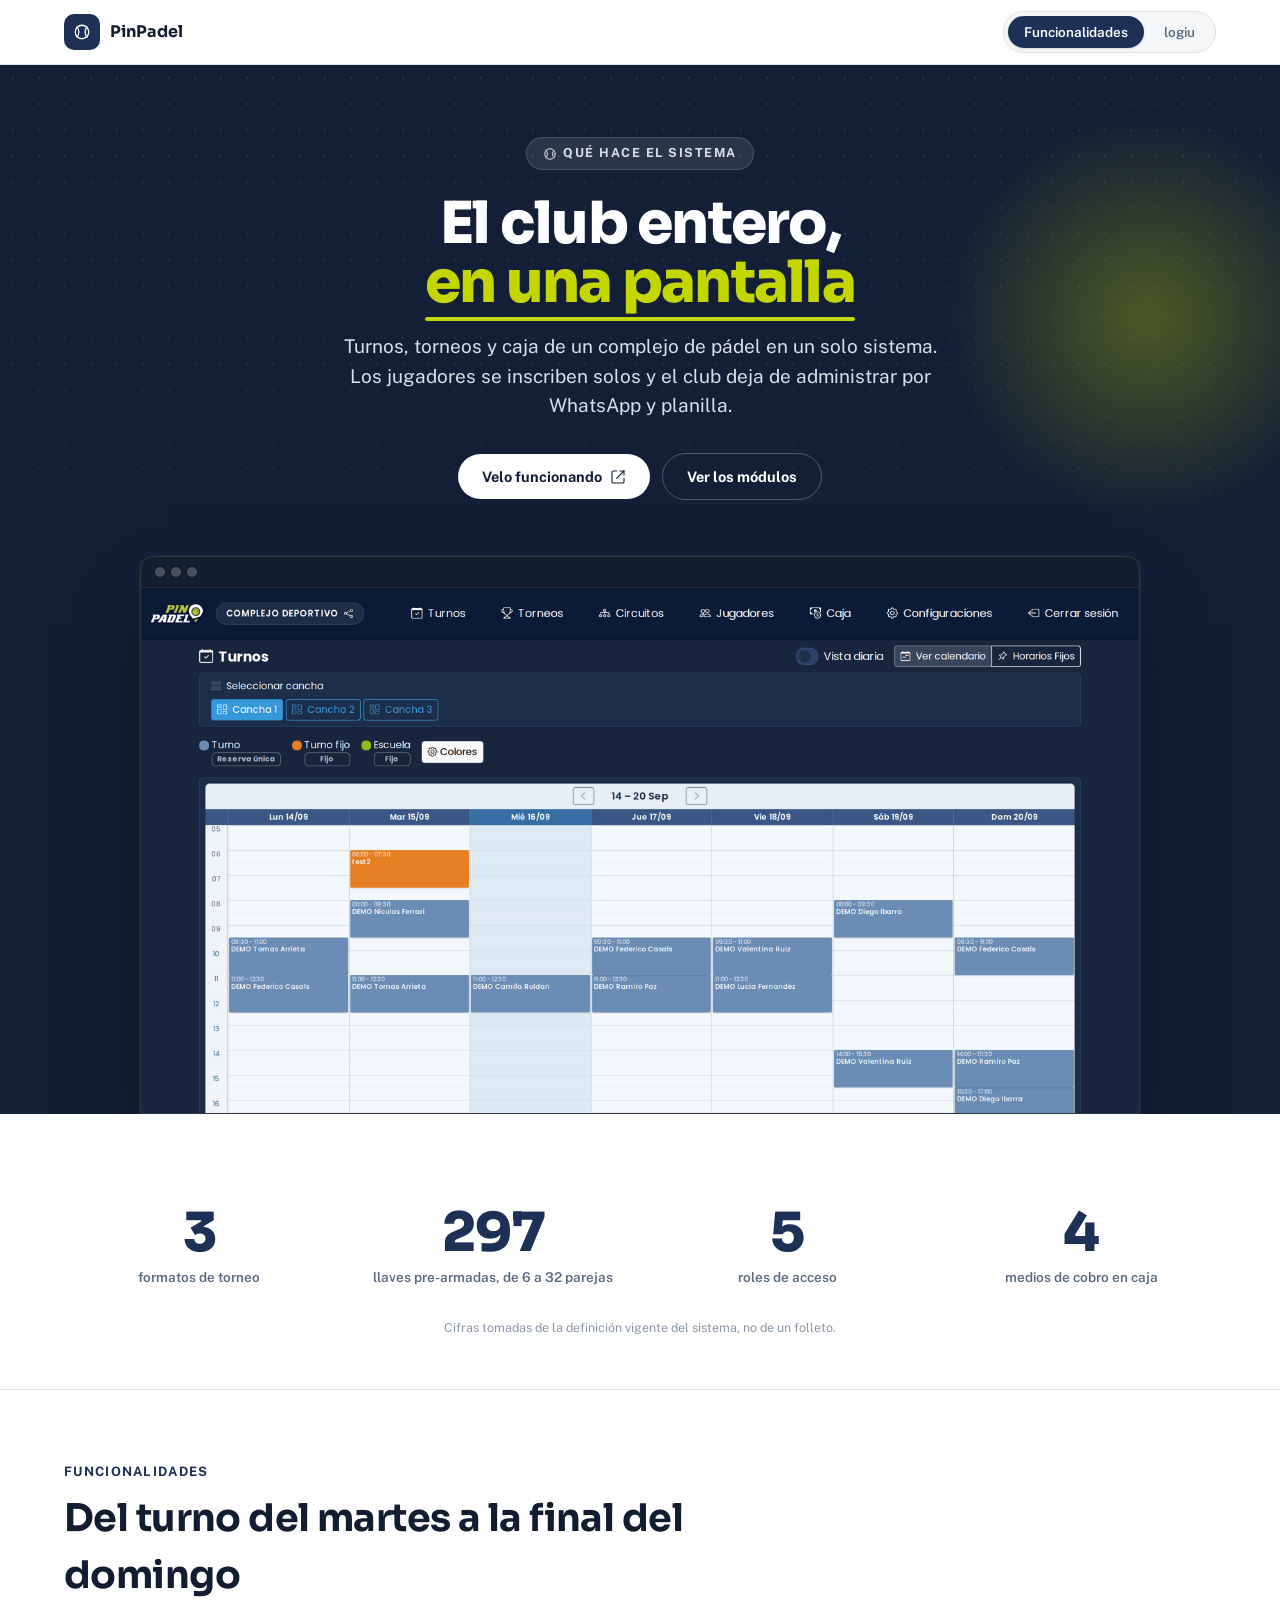
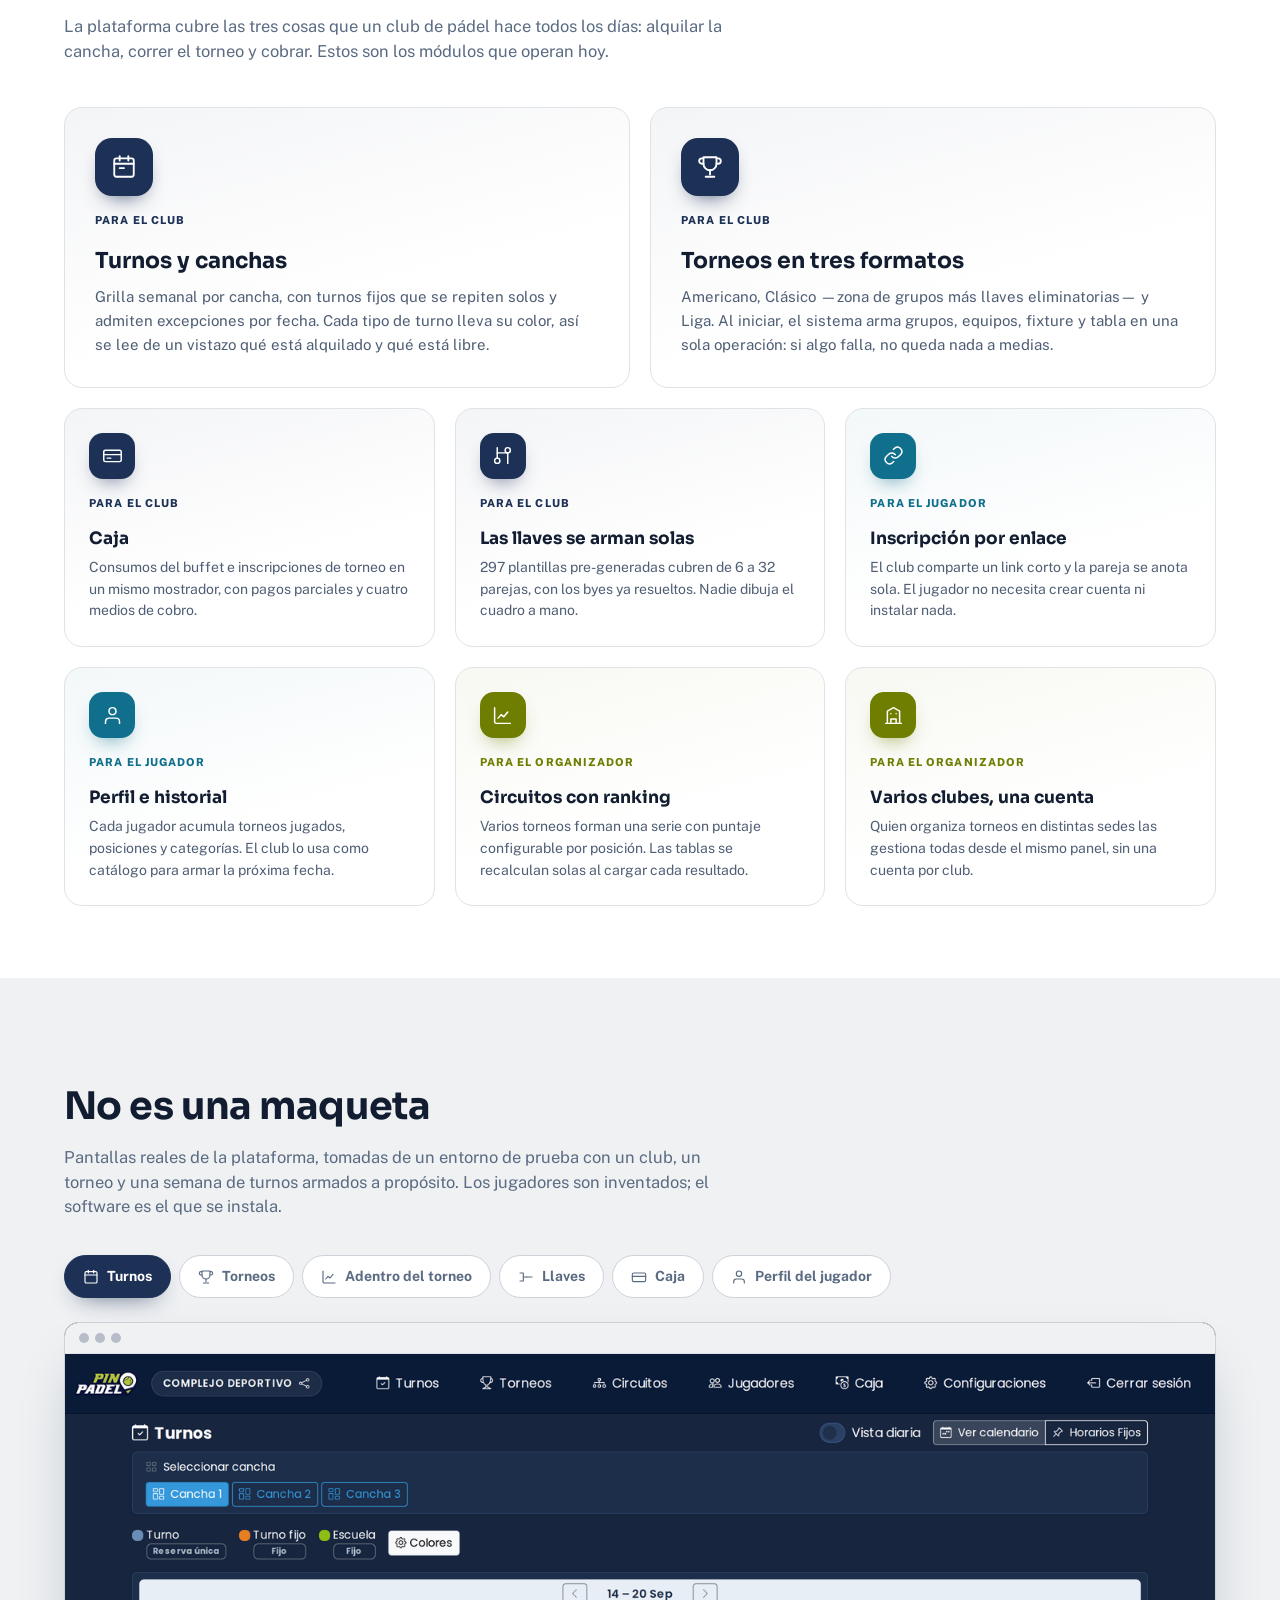
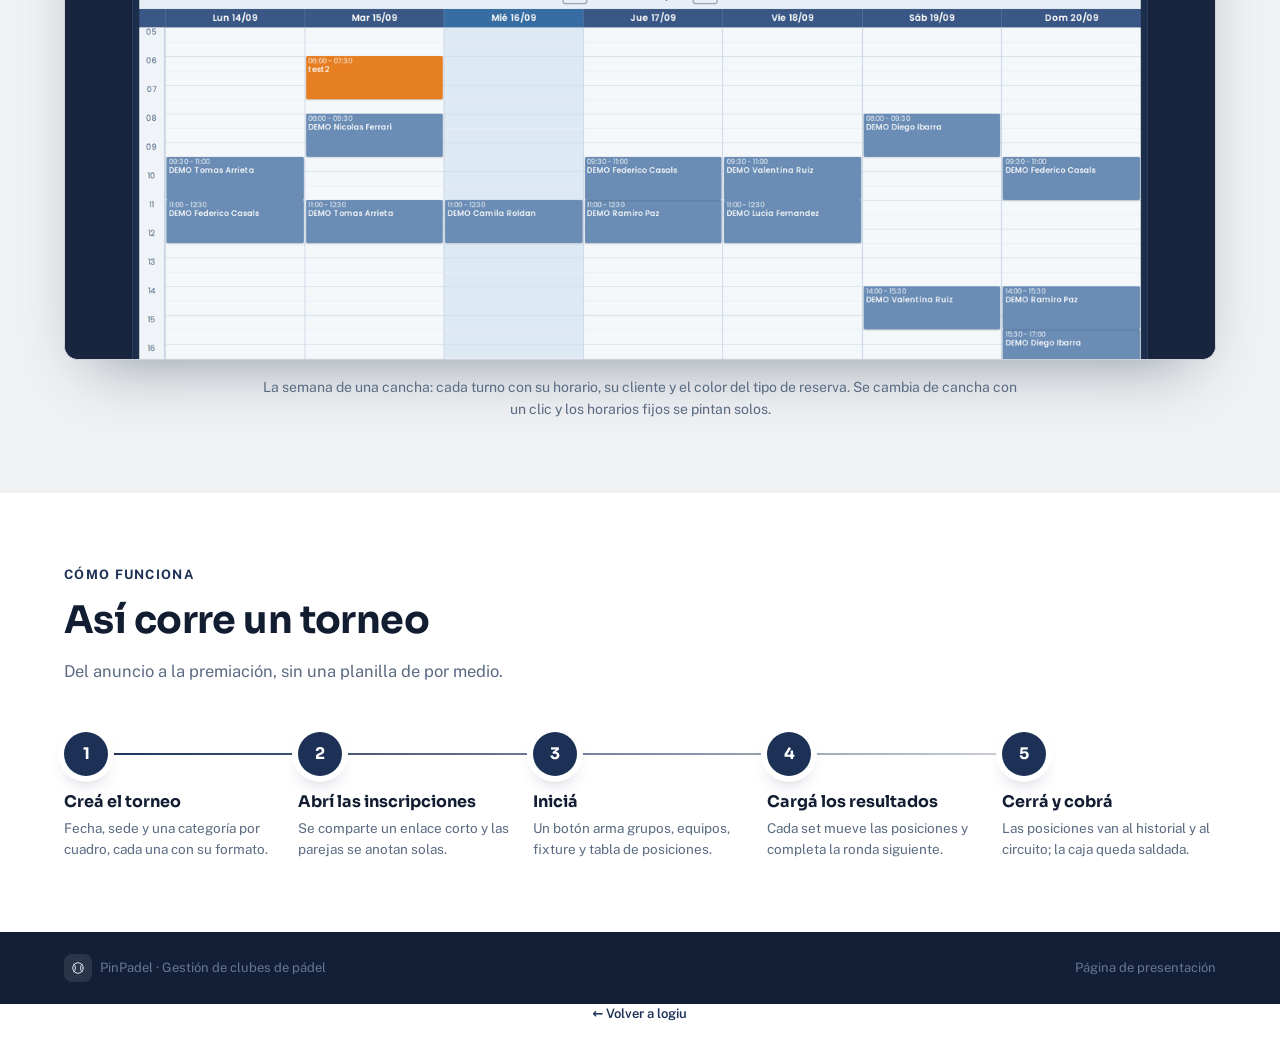
==== pinpadel/index.html @ 1728941d "Add Tierras module with data sanitization and fictional data generation - Introduced `paleta.css` fo" ====
<!DOCTYPE html>
<html lang="es" class="h-full">
<head>
<meta charset="utf-8">
<title>PinPadel · logiu</title>
<meta name="viewport" content="width=device-width,initial-scale=1">
<meta name="description" content="Plataforma de gestión para clubes de pádel: turnos y canchas, torneos en tres formatos con llaves automáticas, caja e inscripciones por enlace.">
<meta property="og:title" content="PinPadel · logiu">
<meta property="og:description" content="Plataforma de gestión para clubes de pádel: turnos y canchas, torneos en tres formatos con llaves automáticas, caja e inscripciones por enlace.">
<meta property="og:type" content="website">
<meta property="og:url" content="https://logiu.com.ar/pinpadel">
<link rel="icon" href="icono.svg" type="image/svg+xml">
<link rel="preconnect" href="https://fonts.googleapis.com">
<link rel="preconnect" href="https://fonts.gstatic.com" crossorigin>
<link href="https://fonts.googleapis.com/css2?family=Sora:wght@500;600;700;800&display=swap" rel="stylesheet">
<link href="https://fonts.googleapis.com/css2?family=Public+Sans:wght@400;500;600;700&display=swap" rel="stylesheet">
<link rel="stylesheet" href="estilos.css">
<link rel="stylesheet" href="paleta.css">
</head>
<body class="landing h-full palette-pinpadel">
<div class="w-full overflow-x-hidden">

  <header class="sticky top-0 z-50 border-b border-[var(--l-200)] bg-white/90 backdrop-blur-md backdrop-saturate-150 print:hidden">
    <div class="mx-auto flex max-w-[1200px] flex-wrap items-center justify-between gap-3 px-4 py-[11px] sm:px-6">
      <span class="flex items-center gap-2.5">
        <span class="flex h-9 w-9 items-center justify-center rounded-[10px] bg-marca text-white"><svg width="18" height="18" viewBox="0 0 24 24" fill="none" stroke="currentColor" stroke-width="1.7" stroke-linecap="round" stroke-linejoin="round" aria-hidden="true" focusable="false"><circle cx="12" cy="12" r="9" /><path d="M5.2 5.2a10 10 0 0 1 0 13.6" /><path d="M18.8 5.2a10 10 0 0 0 0 13.6" /></svg></span>
        <span class="font-display text-[16px] font-bold text-ink">PinPadel</span>
      </span>

      <nav class="flex items-center gap-1 rounded-full border border-[var(--l-200)] bg-[var(--l-50)] p-1"
           aria-label="Secciones de la presentación">
          <a class="rounded-full px-4 py-1.5 text-[13.5px] font-semibold transition-colors bg-marca text-white shadow-sm" aria-current="page" href="./">Funcionalidades</a>
          <a class="rounded-full px-4 py-1.5 text-[13.5px] font-semibold transition-colors text-[#5a6b82] hover:text-marca" href="/">logiu</a>
      </nav>
    </div>
  </header>

  <section class="hero-oscuro relative overflow-hidden bg-[var(--l-dark)]">
    <div class="hero-malla pointer-events-none absolute inset-0"></div>
    <div class="hero-blob pointer-events-none absolute -right-[6%] top-[4%] h-[420px] w-[420px] rounded-full"></div>

    <div class="relative mx-auto max-w-[1200px] px-6 pb-0 pt-[72px]">
      <div class="mx-auto max-w-[760px] text-center" data-controller="reveal" data-reveal-stagger-value="90">
        <span data-reveal-item class="inline-flex items-center gap-1.5 rounded-full border border-white/15 bg-white/10 px-4 py-1.5 text-[12.5px] font-bold uppercase tracking-[0.12em] text-[var(--l-ondark)]">
          <svg width="14" height="14" viewBox="0 0 24 24" fill="none" stroke="currentColor" stroke-width="1.7" stroke-linecap="round" stroke-linejoin="round" aria-hidden="true" focusable="false"><circle cx="12" cy="12" r="9" /><path d="M5.2 5.2a10 10 0 0 1 0 13.6" /><path d="M18.8 5.2a10 10 0 0 0 0 13.6" /></svg> Qué hace el sistema
        </span>
        <h1 data-reveal-item class="mt-6 font-display text-[42px] font-extrabold leading-[1.02] tracking-[-0.03em] text-white sm:text-[58px]">
          El club entero,
          <span class="hero-destacado">en una pantalla</span>
        </h1>
        <p data-reveal-item class="mx-auto mt-5 max-w-[600px] text-[17px] leading-[1.55] text-[var(--l-ondark)] sm:text-[19px]">Turnos, torneos y caja de un complejo de pádel en un solo sistema. Los jugadores se inscriben solos y el club deja de administrar por WhatsApp y planilla.</p>
        <div data-reveal-item class="mt-8 flex flex-wrap items-center justify-center gap-3">
          <a class="btn-brillo inline-flex items-center gap-2 rounded-full bg-white px-6 py-3 text-[14.5px] font-bold text-[var(--l-dark)]" href="https://pinpadel.com" target="_blank" rel="noopener">
            Velo funcionando <svg width="16" height="16" viewBox="0 0 24 24" fill="none" stroke="currentColor" stroke-width="1.7" stroke-linecap="round" stroke-linejoin="round" aria-hidden="true" focusable="false"><path d="M15 3h6v6" /><path d="M10 14 21 3" /><path d="M21 14v5a2 2 0 0 1-2 2H5a2 2 0 0 1-2-2V5a2 2 0 0 1 2-2h5" /></svg>
</a>          <a href="#modulos" class="inline-flex items-center gap-2 rounded-full border border-white/25 px-6 py-3 text-[14.5px] font-bold text-white transition hover:bg-white/10">
            Ver los módulos
          </a>
        </div>
      </div>

      <div class="relative mx-auto mt-14 max-w-[1000px]" data-controller="reveal" data-hero-mockup>
        <div data-reveal-item class="mockup-marco">
          <span class="mockup-barra">
            <span class="mockup-punto"></span><span class="mockup-punto"></span><span class="mockup-punto"></span>
          </span>
          <img alt="Captura de la plataforma: grilla semanal de turnos por cancha" class="block w-full" loading="eager" decoding="async" src="capturas/turnos.png" />
        </div>
      </div>
    </div>
  </section>

  <section class="border-b border-[var(--l-200)] bg-white pt-[92px]">
    <div class="mx-auto max-w-[1200px] px-6 pb-[52px]">
      <div class="grid grid-cols-2 gap-6 lg:grid-cols-4" data-controller="reveal" data-reveal-stagger-value="80">
          <div data-reveal-item class="text-center">
            <p class="font-display text-[44px] font-extrabold leading-none tracking-[-0.02em] text-marca sm:text-[54px]"
               data-controller="contador" data-contador-objetivo-value="3">3</p>
            <p class="mt-2 text-[13.5px] font-semibold leading-snug text-[#5a6b82]">formatos de torneo</p>
          </div>
          <div data-reveal-item class="text-center">
            <p class="font-display text-[44px] font-extrabold leading-none tracking-[-0.02em] text-marca sm:text-[54px]"
               data-controller="contador" data-contador-objetivo-value="297">297</p>
            <p class="mt-2 text-[13.5px] font-semibold leading-snug text-[#5a6b82]">llaves pre-armadas, de 6 a 32 parejas</p>
          </div>
          <div data-reveal-item class="text-center">
            <p class="font-display text-[44px] font-extrabold leading-none tracking-[-0.02em] text-marca sm:text-[54px]"
               data-controller="contador" data-contador-objetivo-value="5">5</p>
            <p class="mt-2 text-[13.5px] font-semibold leading-snug text-[#5a6b82]">roles de acceso</p>
          </div>
          <div data-reveal-item class="text-center">
            <p class="font-display text-[44px] font-extrabold leading-none tracking-[-0.02em] text-marca sm:text-[54px]"
               data-controller="contador" data-contador-objetivo-value="4">4</p>
            <p class="mt-2 text-[13.5px] font-semibold leading-snug text-[#5a6b82]">medios de cobro en caja</p>
          </div>
      </div>
      <p class="mt-8 text-center text-[12.5px] text-[#8b97a8]">Cifras tomadas de la definición vigente del sistema, no de un folleto.</p>
    </div>
  </section>

  <section id="modulos" class="bg-white">
    <div class="mx-auto max-w-[1200px] px-6 py-[72px]">
      <div class="max-w-[680px]" data-controller="reveal">
        <span data-reveal-item class="block text-[13px] font-bold uppercase tracking-[0.1em] text-marca">Funcionalidades</span>
        <h2 data-reveal-item class="mt-2 font-display text-[32px] font-bold tracking-[-0.015em] text-ink sm:text-[38px]">Del turno del martes a la final del domingo</h2>
        <p data-reveal-item class="mt-[10px] text-[16.5px] text-[#5a6b82]">La plataforma cubre las tres cosas que un club de pádel hace todos los días: alquilar la cancha, correr el torneo y cobrar. Estos son los módulos que operan hoy.</p>
      </div>

      <div class="mt-11 grid grid-cols-1 gap-5 md:grid-cols-2" data-controller="reveal" data-reveal-stagger-value="110">
          <article data-reveal-item class="feature-card feature-card-xl familia-ciudadania">
            <span class="feature-icon feature-icon-xl"><svg width="26" height="26" viewBox="0 0 24 24" fill="none" stroke="currentColor" stroke-width="1.7" stroke-linecap="round" stroke-linejoin="round" aria-hidden="true" focusable="false"><rect x="3" y="4" width="18" height="17" rx="2" /><path d="M3 9h18" /><path d="M8 2v4" /><path d="M16 2v4" /><path d="M8 13h4" /></svg></span>
            <span class="feature-familia">Para el club</span>
            <h3 class="mt-4 font-display text-[22px] font-bold leading-tight text-ink">Turnos y canchas</h3>
            <p class="mt-2.5 text-[15px] leading-[1.6] text-[#4f5e74]">Grilla semanal por cancha, con turnos fijos que se repiten solos y admiten excepciones por fecha. Cada tipo de turno lleva su color, así se lee de un vistazo qué está alquilado y qué está libre.</p>
          </article>
          <article data-reveal-item class="feature-card feature-card-xl familia-ciudadania">
            <span class="feature-icon feature-icon-xl"><svg width="26" height="26" viewBox="0 0 24 24" fill="none" stroke="currentColor" stroke-width="1.7" stroke-linecap="round" stroke-linejoin="round" aria-hidden="true" focusable="false"><path d="M6 9H4.5a2.5 2.5 0 0 1 0-5H6" /><path d="M18 9h1.5a2.5 2.5 0 0 0 0-5H18" /><path d="M6 3h12v6a6 6 0 0 1-12 0z" /><path d="M12 15v4" /><path d="M8 21h8" /></svg></span>
            <span class="feature-familia">Para el club</span>
            <h3 class="mt-4 font-display text-[22px] font-bold leading-tight text-ink">Torneos en tres formatos</h3>
            <p class="mt-2.5 text-[15px] leading-[1.6] text-[#4f5e74]">Americano, Clásico —zona de grupos más llaves eliminatorias— y Liga. Al iniciar, el sistema arma grupos, equipos, fixture y tabla en una sola operación: si algo falla, no queda nada a medias.</p>
          </article>
      </div>

      <div class="mt-5 grid grid-cols-1 gap-5 sm:grid-cols-2 lg:grid-cols-3" data-controller="reveal">
          <article data-reveal-item class="feature-card familia-ciudadania">
            <span class="feature-icon"><svg width="21" height="21" viewBox="0 0 24 24" fill="none" stroke="currentColor" stroke-width="1.7" stroke-linecap="round" stroke-linejoin="round" aria-hidden="true" focusable="false"><rect x="2" y="6" width="20" height="13" rx="2" /><path d="M2 11h20" /><path d="M6 15h4" /></svg></span>
            <span class="feature-familia">Para el club</span>
            <h3 class="mt-3.5 font-display text-[17px] font-bold leading-tight text-ink">Caja</h3>
            <p class="mt-2 text-[14px] leading-[1.55] text-[#4f5e74]">Consumos del buffet e inscripciones de torneo en un mismo mostrador, con pagos parciales y cuatro medios de cobro.</p>
          </article>
          <article data-reveal-item class="feature-card familia-ciudadania">
            <span class="feature-icon"><svg width="21" height="21" viewBox="0 0 24 24" fill="none" stroke="currentColor" stroke-width="1.7" stroke-linecap="round" stroke-linejoin="round" aria-hidden="true" focusable="false"><path d="M6 3v12" /><path d="M18 9v12" /><path d="M6 15a3 3 0 1 0 0 6 3 3 0 0 0 0-6z" /><path d="M18 3a3 3 0 1 0 0 6 3 3 0 0 0 0-6z" /><path d="M6 9h12" /></svg></span>
            <span class="feature-familia">Para el club</span>
            <h3 class="mt-3.5 font-display text-[17px] font-bold leading-tight text-ink">Las llaves se arman solas</h3>
            <p class="mt-2 text-[14px] leading-[1.55] text-[#4f5e74]">297 plantillas pre-generadas cubren de 6 a 32 parejas, con los byes ya resueltos. Nadie dibuja el cuadro a mano.</p>
          </article>
          <article data-reveal-item class="feature-card familia-operacion">
            <span class="feature-icon"><svg width="21" height="21" viewBox="0 0 24 24" fill="none" stroke="currentColor" stroke-width="1.7" stroke-linecap="round" stroke-linejoin="round" aria-hidden="true" focusable="false"><path d="M10 13a5 5 0 0 0 7.5.5l3-3a5 5 0 0 0-7-7l-1.7 1.7" /><path d="M14 11a5 5 0 0 0-7.5-.5l-3 3a5 5 0 0 0 7 7l1.7-1.7" /></svg></span>
            <span class="feature-familia">Para el jugador</span>
            <h3 class="mt-3.5 font-display text-[17px] font-bold leading-tight text-ink">Inscripción por enlace</h3>
            <p class="mt-2 text-[14px] leading-[1.55] text-[#4f5e74]">El club comparte un link corto y la pareja se anota sola. El jugador no necesita crear cuenta ni instalar nada.</p>
          </article>
          <article data-reveal-item class="feature-card familia-operacion">
            <span class="feature-icon"><svg width="21" height="21" viewBox="0 0 24 24" fill="none" stroke="currentColor" stroke-width="1.7" stroke-linecap="round" stroke-linejoin="round" aria-hidden="true" focusable="false"><path d="M20 21v-2a4 4 0 0 0-4-4H8a4 4 0 0 0-4 4v2" /><path d="M12 11a4 4 0 1 0 0-8 4 4 0 0 0 0 8z" /></svg></span>
            <span class="feature-familia">Para el jugador</span>
            <h3 class="mt-3.5 font-display text-[17px] font-bold leading-tight text-ink">Perfil e historial</h3>
            <p class="mt-2 text-[14px] leading-[1.55] text-[#4f5e74]">Cada jugador acumula torneos jugados, posiciones y categorías. El club lo usa como catálogo para armar la próxima fecha.</p>
          </article>
          <article data-reveal-item class="feature-card familia-control">
            <span class="feature-icon"><svg width="21" height="21" viewBox="0 0 24 24" fill="none" stroke="currentColor" stroke-width="1.7" stroke-linecap="round" stroke-linejoin="round" aria-hidden="true" focusable="false"><path d="M3 3v16a2 2 0 0 0 2 2h16" /><path d="M7 15l3.5-4 3 2.5L18 8" /></svg></span>
            <span class="feature-familia">Para el organizador</span>
            <h3 class="mt-3.5 font-display text-[17px] font-bold leading-tight text-ink">Circuitos con ranking</h3>
            <p class="mt-2 text-[14px] leading-[1.55] text-[#4f5e74]">Varios torneos forman una serie con puntaje configurable por posición. Las tablas se recalculan solas al cargar cada resultado.</p>
          </article>
          <article data-reveal-item class="feature-card familia-control">
            <span class="feature-icon"><svg width="21" height="21" viewBox="0 0 24 24" fill="none" stroke="currentColor" stroke-width="1.7" stroke-linecap="round" stroke-linejoin="round" aria-hidden="true" focusable="false"><path d="M3 21h18" /><path d="M5 21V7l7-4 7 4v14" /><path d="M9 21v-5h6v5" /><path d="M9 10h.01" /><path d="M15 10h.01" /></svg></span>
            <span class="feature-familia">Para el organizador</span>
            <h3 class="mt-3.5 font-display text-[17px] font-bold leading-tight text-ink">Varios clubes, una cuenta</h3>
            <p class="mt-2 text-[14px] leading-[1.55] text-[#4f5e74]">Quien organiza torneos en distintas sedes las gestiona todas desde el mismo panel, sin una cuenta por club.</p>
          </article>
      </div>
    </div>
  </section>

  <section id="galeria" class="bg-[var(--l-100)]">
    <div class="mx-auto max-w-[1200px] px-6 py-[72px]">
      <div class="max-w-[680px]" data-controller="reveal">
        <span data-reveal-item class="block text-[13px] font-bold uppercase tracking-[0.1em] text-marca">Velo funcionando</span>
        <h2 data-reveal-item class="mt-2 font-display text-[32px] font-bold tracking-[-0.015em] text-ink sm:text-[38px]">No es una maqueta</h2>
        <p data-reveal-item class="mt-[10px] text-[16.5px] text-[#5a6b82]">Pantallas reales de la plataforma, tomadas de un entorno de prueba con un club, un torneo y una semana de turnos armados a propósito. Los jugadores son inventados; el software es el que se instala.</p>
      </div>

      <div class="mt-9" data-controller="tabs" data-tabs-param-value="pantalla">
        <div class="flex flex-wrap gap-2" role="tablist">
            <button type="button" role="tab"
                    data-tabs-target="tab" data-tab-name="turnos"
                    data-action="tabs#select keydown.right->tabs#siguiente keydown.left->tabs#anterior"
                    class="galeria-tab">
              <svg width="16" height="16" viewBox="0 0 24 24" fill="none" stroke="currentColor" stroke-width="1.7" stroke-linecap="round" stroke-linejoin="round" aria-hidden="true" focusable="false"><rect x="3" y="4" width="18" height="17" rx="2" /><path d="M3 9h18" /><path d="M8 2v4" /><path d="M16 2v4" /></svg> Turnos
            </button>
            <button type="button" role="tab"
                    data-tabs-target="tab" data-tab-name="torneos"
                    data-action="tabs#select keydown.right->tabs#siguiente keydown.left->tabs#anterior"
                    class="galeria-tab">
              <svg width="16" height="16" viewBox="0 0 24 24" fill="none" stroke="currentColor" stroke-width="1.7" stroke-linecap="round" stroke-linejoin="round" aria-hidden="true" focusable="false"><path d="M6 9H4.5a2.5 2.5 0 0 1 0-5H6" /><path d="M18 9h1.5a2.5 2.5 0 0 0 0-5H18" /><path d="M6 3h12v6a6 6 0 0 1-12 0z" /><path d="M12 15v4" /><path d="M8 21h8" /></svg> Torneos
            </button>
            <button type="button" role="tab"
                    data-tabs-target="tab" data-tab-name="torneo"
                    data-action="tabs#select keydown.right->tabs#siguiente keydown.left->tabs#anterior"
                    class="galeria-tab">
              <svg width="16" height="16" viewBox="0 0 24 24" fill="none" stroke="currentColor" stroke-width="1.7" stroke-linecap="round" stroke-linejoin="round" aria-hidden="true" focusable="false"><path d="M3 3v16a2 2 0 0 0 2 2h16" /><path d="M7 15l3.5-4 3 2.5L18 8" /></svg> Adentro del torneo
            </button>
            <button type="button" role="tab"
                    data-tabs-target="tab" data-tab-name="llaves"
                    data-action="tabs#select keydown.right->tabs#siguiente keydown.left->tabs#anterior"
                    class="galeria-tab">
              <svg width="16" height="16" viewBox="0 0 24 24" fill="none" stroke="currentColor" stroke-width="1.7" stroke-linecap="round" stroke-linejoin="round" aria-hidden="true" focusable="false"><path d="M3 6h5v6h5" /><path d="M3 18h5v-6" /><path d="M13 12h8" /></svg> Llaves
            </button>
            <button type="button" role="tab"
                    data-tabs-target="tab" data-tab-name="caja"
                    data-action="tabs#select keydown.right->tabs#siguiente keydown.left->tabs#anterior"
                    class="galeria-tab">
              <svg width="16" height="16" viewBox="0 0 24 24" fill="none" stroke="currentColor" stroke-width="1.7" stroke-linecap="round" stroke-linejoin="round" aria-hidden="true" focusable="false"><rect x="2" y="6" width="20" height="13" rx="2" /><path d="M2 11h20" /></svg> Caja
            </button>
            <button type="button" role="tab"
                    data-tabs-target="tab" data-tab-name="perfil"
                    data-action="tabs#select keydown.right->tabs#siguiente keydown.left->tabs#anterior"
                    class="galeria-tab">
              <svg width="16" height="16" viewBox="0 0 24 24" fill="none" stroke="currentColor" stroke-width="1.7" stroke-linecap="round" stroke-linejoin="round" aria-hidden="true" focusable="false"><path d="M20 21v-2a4 4 0 0 0-4-4H8a4 4 0 0 0-4 4v2" /><path d="M12 11a4 4 0 1 0 0-8 4 4 0 0 0 0 8z" /></svg> Perfil del jugador
            </button>
        </div>

          <div data-tabs-target="panel" data-tab-name="turnos" role="tabpanel" class="mt-6">
            <div class="mockup-marco mockup-marco-claro">
              <span class="mockup-barra">
                <span class="mockup-punto"></span><span class="mockup-punto"></span><span class="mockup-punto"></span>
              </span>
              <img alt="Captura de la plataforma: grilla semanal de turnos" class="block w-full" loading="lazy" decoding="async" src="capturas/turnos.png" />
            </div>
            <p class="mx-auto mt-4 max-w-[760px] text-center text-[14px] leading-[1.6] text-[#5a6b82]">La semana de una cancha: cada turno con su horario, su cliente y el color del tipo de reserva. Se cambia de cancha con un clic y los horarios fijos se pintan solos.</p>
          </div>
          <div data-tabs-target="panel" data-tab-name="torneos" role="tabpanel" class="mt-6">
            <div class="mockup-marco mockup-marco-claro">
              <span class="mockup-barra">
                <span class="mockup-punto"></span><span class="mockup-punto"></span><span class="mockup-punto"></span>
              </span>
              <img alt="Captura de la plataforma: listado de torneos del club" class="block w-full" loading="lazy" decoding="async" src="capturas/torneos.png" />
            </div>
            <p class="mx-auto mt-4 max-w-[760px] text-center text-[14px] leading-[1.6] text-[#5a6b82]">Los torneos del club con sus categorías y el formato de cada una. Un torneo puede correr varias categorías a la vez, cada una con su propio cuadro.</p>
          </div>
          <div data-tabs-target="panel" data-tab-name="torneo" role="tabpanel" class="mt-6">
            <div class="mockup-marco mockup-marco-claro">
              <span class="mockup-barra">
                <span class="mockup-punto"></span><span class="mockup-punto"></span><span class="mockup-punto"></span>
              </span>
              <img alt="Captura de la plataforma: tabla de posiciones dentro de una categoría" class="block w-full" loading="lazy" decoding="async" src="capturas/torneo.png" />
            </div>
            <p class="mx-auto mt-4 max-w-[760px] text-center text-[14px] leading-[1.6] text-[#5a6b82]">Adentro de una categoría: detalles, inscriptos, posiciones y partidos en cuatro pestañas. La tabla se reordena sola con cada resultado cargado.</p>
          </div>

          <div data-tabs-target="panel" data-tab-name="llaves" role="tabpanel" class="mt-6">
            <div class="mockup-marco mockup-marco-claro">
              <span class="mockup-barra">
                <span class="mockup-punto"></span><span class="mockup-punto"></span><span class="mockup-punto"></span>
              </span>
              <img alt="Captura de la plataforma: cuadro de llaves eliminatorias" class="block w-full" loading="lazy" decoding="async" src="capturas/llaves.png" />
            </div>
            <p class="mx-auto mt-4 max-w-[760px] text-center text-[14px] leading-[1.6] text-[#5a6b82]">El cuadro de eliminación con los resultados por set y la cancha asignada a cada partido. Al cargar un resultado, el ganador aparece en la ronda siguiente.</p>
          </div>
          <div data-tabs-target="panel" data-tab-name="caja" role="tabpanel" class="mt-6">
            <div class="mockup-marco mockup-marco-claro">
              <span class="mockup-barra">
                <span class="mockup-punto"></span><span class="mockup-punto"></span><span class="mockup-punto"></span>
              </span>
              <img alt="Captura de la plataforma: ventas pendientes en la caja" class="block w-full" loading="lazy" decoding="async" src="capturas/caja.png" />
            </div>
            <p class="mx-auto mt-4 max-w-[760px] text-center text-[14px] leading-[1.6] text-[#5a6b82]">Lo que falta cobrar, en una sola pantalla: consumos del buffet e inscripciones de torneo, con el detalle de cada venta y el total pendiente del día.</p>
          </div>
          <div data-tabs-target="panel" data-tab-name="perfil" role="tabpanel" class="mt-6">
            <div class="mockup-marco mockup-marco-claro">
              <span class="mockup-barra">
                <span class="mockup-punto"></span><span class="mockup-punto"></span><span class="mockup-punto"></span>
              </span>
              <img alt="Captura de la plataforma: perfil de un jugador con su historial" class="block w-full" loading="lazy" decoding="async" src="capturas/perfil.png" />
            </div>
            <p class="mx-auto mt-4 max-w-[760px] text-center text-[14px] leading-[1.6] text-[#5a6b82]">El perfil de un jugador: torneos jugados, posición en cada uno y cuándo fue el último. Se arma solo con los resultados que el club va cargando.</p>
          </div>
      </div>
    </div>
  </section>

  <section class="bg-white">
    <div class="mx-auto max-w-[1200px] px-6 py-[72px]">
      <div class="max-w-[680px]" data-controller="reveal">
        <span data-reveal-item class="block text-[13px] font-bold uppercase tracking-[0.1em] text-marca">Cómo funciona</span>
        <h2 data-reveal-item class="mt-2 font-display text-[32px] font-bold tracking-[-0.015em] text-ink sm:text-[38px]">Así corre un torneo</h2>
        <p data-reveal-item class="mt-[10px] text-[16.5px] text-[#5a6b82]">Del anuncio a la premiación, sin una planilla de por medio.</p>
      </div>

      <ol class="linea-tiempo mt-12" data-controller="reveal" data-reveal-stagger-value="120">
          <li data-reveal-item class="paso">
            <span class="paso-nodo">1</span>
            <h3 class="mt-4 font-display text-[16px] font-bold leading-tight text-ink">Creá el torneo</h3>
            <p class="mt-1.5 text-[13.5px] leading-[1.55] text-[#5a6b82]">Fecha, sede y una categoría por cuadro, cada una con su formato.</p>
          </li>
          <li data-reveal-item class="paso">
            <span class="paso-nodo">2</span>
            <h3 class="mt-4 font-display text-[16px] font-bold leading-tight text-ink">Abrí las inscripciones</h3>
            <p class="mt-1.5 text-[13.5px] leading-[1.55] text-[#5a6b82]">Se comparte un enlace corto y las parejas se anotan solas.</p>
          </li>
          <li data-reveal-item class="paso">
            <span class="paso-nodo">3</span>
            <h3 class="mt-4 font-display text-[16px] font-bold leading-tight text-ink">Iniciá</h3>
            <p class="mt-1.5 text-[13.5px] leading-[1.55] text-[#5a6b82]">Un botón arma grupos, equipos, fixture y tabla de posiciones.</p>
          </li>
          <li data-reveal-item class="paso">
            <span class="paso-nodo">4</span>
            <h3 class="mt-4 font-display text-[16px] font-bold leading-tight text-ink">Cargá los resultados</h3>
            <p class="mt-1.5 text-[13.5px] leading-[1.55] text-[#5a6b82]">Cada set mueve las posiciones y completa la ronda siguiente.</p>
          </li>
          <li data-reveal-item class="paso">
            <span class="paso-nodo">5</span>
            <h3 class="mt-4 font-display text-[16px] font-bold leading-tight text-ink">Cerrá y cobrá</h3>
            <p class="mt-1.5 text-[13.5px] leading-[1.55] text-[#5a6b82]">Las posiciones van al historial y al circuito; la caja queda saldada.</p>
          </li>
      </ol>
    </div>
  </section>

  <footer class="bg-[var(--l-dark)] text-[var(--l-ondark-dim)]">
    <div class="mx-auto flex max-w-[1200px] flex-wrap items-center justify-between gap-4 px-6 py-[22px] text-[13px]">
      <span class="flex items-center gap-2">
        <span class="flex h-7 w-7 items-center justify-center rounded-lg bg-white/10 text-[var(--l-ondark)]"><svg width="14" height="14" viewBox="0 0 24 24" fill="none" stroke="currentColor" stroke-width="1.7" stroke-linecap="round" stroke-linejoin="round" aria-hidden="true" focusable="false"><circle cx="12" cy="12" r="9" /><path d="M5.2 5.2a10 10 0 0 1 0 13.6" /><path d="M18.8 5.2a10 10 0 0 0 0 13.6" /></svg></span>
        PinPadel · Gestión de clubes de pádel
      </span>
      <span>Página de presentación</span>
    </div>
  </footer>

</div>

<p class="mx-auto max-w-[1200px] px-6 pb-10 text-center text-[13px] text-[#8b97a8]"><a class="font-semibold text-marca hover:underline" href="/">← Volver a logiu</a></p>
<script>
(function () {
  var reduce = window.matchMedia('(prefers-reduced-motion: reduce)').matches;
  var haveIO = 'IntersectionObserver' in window;

  // reveal_controller.js
  document.querySelectorAll('[data-controller~="reveal"]').forEach(function (root) {
    var items = root.querySelectorAll('[data-reveal-item]');
    if (!items.length) items = [root];
    items = Array.prototype.slice.call(items);
    if (!haveIO || reduce) {
      items.forEach(function (i) { i.classList.add('is-revealed'); });
      return;
    }
    var stagger = parseInt(root.dataset.revealStaggerValue || '70', 10);
    items.forEach(function (i) { i.classList.add('reveal-pending'); });
    var obs = new IntersectionObserver(function (entries) {
      entries.forEach(function (e) {
        if (!e.isIntersecting) return;
        e.target.style.setProperty('--reveal-delay', (items.indexOf(e.target) * stagger) + 'ms');
        e.target.classList.add('is-revealed');
        obs.unobserve(e.target);
      });
    }, { threshold: 0.15, rootMargin: '0px 0px -8% 0px' });
    items.forEach(function (i) { obs.observe(i); });
  });

  // contador_controller.js
  document.querySelectorAll('[data-controller~="contador"]').forEach(function (el) {
    var objetivo = parseInt(el.dataset.contadorObjetivoValue, 10);
    if (!haveIO || reduce || isNaN(objetivo)) return;
    var obs = new IntersectionObserver(function (entries) {
      if (!entries.some(function (e) { return e.isIntersecting; })) return;
      obs.disconnect();
      var inicio = performance.now();
      (function paso(ahora) {
        var avance = Math.min((ahora - inicio) / 1100, 1);
        el.textContent = Math.round(objetivo * (1 - Math.pow(1 - avance, 3)));
        if (avance < 1) requestAnimationFrame(paso);
      })(inicio);
    }, { threshold: 0.6 });
    obs.observe(el);
  });

  // tabs_controller.js (subconjunto: sin anidamiento ni turbo-frames)
  document.querySelectorAll('[data-controller~="tabs"]').forEach(function (root) {
    var tabs = Array.prototype.slice.call(root.querySelectorAll('[data-tabs-target~="tab"]'));
    var panels = Array.prototype.slice.call(root.querySelectorAll('[data-tabs-target~="panel"]'));
    if (!tabs.length) return;
    function show(name) {
      panels.forEach(function (p) { p.classList.toggle('hidden', p.dataset.tabName !== name); });
      tabs.forEach(function (t) {
        var activo = t.dataset.tabName === name;
        t.classList.toggle('tab-active', activo);
        t.setAttribute('aria-selected', activo);
        t.tabIndex = activo ? 0 : -1;
      });
    }
    function mover(e, delta) {
      var actual = tabs.findIndex(function (t) { return t.classList.contains('tab-active'); });
      if (actual === -1) return;
      e.preventDefault();
      var prox = tabs[(actual + delta + tabs.length) % tabs.length];
      prox.focus(); prox.click();
    }
    tabs.forEach(function (t) {
      t.addEventListener('click', function () { show(t.dataset.tabName); });
      t.addEventListener('keydown', function (e) {
        if (e.key === 'ArrowRight') mover(e, +1);
        if (e.key === 'ArrowLeft') mover(e, -1);
      });
    });
    show(tabs[0].dataset.tabName);
  });
})();
</script>
</body>
</html>
---- pinpadel/estilos.css ----
/* /assets/application-8b441ae0.css */
/*
 * This is a manifest file that'll be compiled into application.css.
 *
 * With Propshaft, assets are served efficiently without preprocessing steps. You can still include
 * application-wide styles in this file, but keep in mind that CSS precedence will follow the standard
 * cascading order, meaning styles declared later in the document or manifest will override earlier ones,
 * depending on specificity.
 *
 * Consider organizing styles into separate files for maintainability.
 */

/* /assets/tailwind-a4e420e5.css */
/*! tailwindcss v4.3.0 | MIT License | https://tailwindcss.com */
@layer properties{@supports (((-webkit-hyphens:none)) and (not (margin-trim:inline))) or ((-moz-orient:inline) and (not (color:rgb(from red r g b)))){*,:before,:after,::backdrop{--tw-rotate-x:initial;--tw-rotate-y:initial;--tw-rotate-z:initial;--tw-skew-x:initial;--tw-skew-y:initial;--tw-space-y-reverse:0;--tw-divide-y-reverse:0;--tw-border-style:solid;--tw-leading:initial;--tw-font-weight:initial;--tw-tracking:initial;--tw-ordinal:initial;--tw-slashed-zero:initial;--tw-numeric-figure:initial;--tw-numeric-spacing:initial;--tw-numeric-fraction:initial;--tw-shadow:0 0 #0000;--tw-shadow-color:initial;--tw-shadow-alpha:100%;--tw-inset-shadow:0 0 #0000;--tw-inset-shadow-color:initial;--tw-inset-shadow-alpha:100%;--tw-ring-color:initial;--tw-ring-shadow:0 0 #0000;--tw-inset-ring-color:initial;--tw-inset-ring-shadow:0 0 #0000;--tw-ring-inset:initial;--tw-ring-offset-width:0px;--tw-ring-offset-color:#fff;--tw-ring-offset-shadow:0 0 #0000;--tw-outline-style:solid;--tw-blur:initial;--tw-brightness:initial;--tw-contrast:initial;--tw-grayscale:initial;--tw-hue-rotate:initial;--tw-invert:initial;--tw-opacity:initial;--tw-saturate:initial;--tw-sepia:initial;--tw-drop-shadow:initial;--tw-drop-shadow-color:initial;--tw-drop-shadow-alpha:100%;--tw-drop-shadow-size:initial;--tw-backdrop-blur:initial;--tw-backdrop-brightness:initial;--tw-backdrop-contrast:initial;--tw-backdrop-grayscale:initial;--tw-backdrop-hue-rotate:initial;--tw-backdrop-invert:initial;--tw-backdrop-opacity:initial;--tw-backdrop-saturate:initial;--tw-backdrop-sepia:initial;--tw-ease:initial;--tw-translate-x:0;--tw-translate-y:0;--tw-translate-z:0;--tw-duration:initial;--tw-divide-x-reverse:0}}}@layer theme{:root,:host{--font-sans:ui-sans-serif, system-ui, sans-serif, "Apple Color Emoji", "Segoe UI Emoji", "Segoe UI Symbol", "Noto Color Emoji";--font-mono:ui-monospace, SFMono-Regular, Menlo, Monaco, Consolas, "Liberation Mono", "Courier New", monospace;--color-red-50:oklch(97.1% .013 17.38);--color-red-100:oklch(93.6% .032 17.717);--color-red-200:oklch(88.5% .062 18.334);--color-red-300:oklch(80.8% .114 19.571);--color-red-400:oklch(70.4% .191 22.216);--color-red-500:oklch(63.7% .237 25.331);--color-red-600:oklch(57.7% .245 27.325);--color-red-700:oklch(50.5% .213 27.518);--color-red-800:oklch(44.4% .177 26.899);--color-amber-50:oklch(98.7% .022 95.277);--color-amber-100:oklch(96.2% .059 95.617);--color-amber-200:oklch(92.4% .12 95.746);--color-amber-500:oklch(76.9% .188 70.08);--color-amber-700:oklch(55.5% .163 48.998);--color-amber-800:oklch(47.3% .137 46.201);--color-green-50:oklch(98.2% .018 155.826);--color-green-400:oklch(79.2% .209 151.711);--color-green-500:oklch(72.3% .219 149.579);--color-green-600:oklch(62.7% .194 149.214);--color-green-700:oklch(52.7% .154 150.069);--color-emerald-50:oklch(97.9% .021 166.113);--color-emerald-100:oklch(95% .052 163.051);--color-emerald-200:oklch(90.5% .093 164.15);--color-emerald-500:oklch(69.6% .17 162.48);--color-emerald-700:oklch(50.8% .118 165.612);--color-emerald-800:oklch(43.2% .095 166.913);--color-sky-50:oklch(97.7% .013 236.62);--color-sky-100:oklch(95.1% .026 236.824);--color-sky-200:oklch(90.1% .058 230.902);--color-sky-400:oklch(74.6% .16 232.661);--color-sky-500:oklch(68.5% .169 237.323);--color-sky-600:oklch(58.8% .158 241.966);--color-sky-700:oklch(50% .134 242.749);--color-sky-800:oklch(44.3% .11 240.79);--color-sky-900:oklch(39.1% .09 240.876);--color-sky-950:oklch(29.3% .066 243.157);--color-blue-600:oklch(54.6% .245 262.881);--color-slate-50:oklch(98.4% .003 247.858);--color-slate-100:oklch(96.8% .007 247.896);--color-slate-200:oklch(92.9% .013 255.508);--color-slate-300:oklch(86.9% .022 252.894);--color-slate-400:oklch(70.4% .04 256.788);--color-slate-500:oklch(55.4% .046 257.417);--color-slate-600:oklch(44.6% .043 257.281);--color-slate-700:oklch(37.2% .044 257.287);--color-slate-800:oklch(27.9% .041 260.031);--color-slate-900:oklch(20.8% .042 265.755);--color-black:#000;--color-white:#fff;--spacing:.25rem;--container-xs:20rem;--container-md:28rem;--container-xl:36rem;--container-2xl:42rem;--container-3xl:48rem;--container-5xl:64rem;--container-6xl:72rem;--text-xs:.75rem;--text-xs--line-height:calc(1 / .75);--text-sm:.875rem;--text-sm--line-height:calc(1.25 / .875);--text-base:1rem;--text-base--line-height:calc(1.5 / 1);--text-lg:1.125rem;--text-lg--line-height:calc(1.75 / 1.125);--text-xl:1.25rem;--text-xl--line-height:calc(1.75 / 1.25);--text-2xl:1.5rem;--text-2xl--line-height:calc(2 / 1.5);--text-4xl:2.25rem;--text-4xl--line-height:calc(2.5 / 2.25);--text-5xl:3rem;--text-5xl--line-height:1;--font-weight-normal:400;--font-weight-medium:500;--font-weight-semibold:600;--font-weight-bold:700;--font-weight-extrabold:800;--tracking-tight:-.025em;--tracking-wide:.025em;--tracking-wider:.05em;--leading-tight:1.25;--leading-snug:1.375;--radius-md:.375rem;--radius-lg:.5rem;--radius-xl:.75rem;--radius-2xl:1rem;--ease-in:cubic-bezier(.4, 0, 1, 1);--ease-out:cubic-bezier(0, 0, .2, 1);--ease-in-out:cubic-bezier(.4, 0, .2, 1);--animate-spin:spin 1s linear infinite;--animate-pulse:pulse 2s cubic-bezier(.4, 0, .6, 1) infinite;--blur-md:12px;--default-transition-duration:.15s;--default-transition-timing-function:cubic-bezier(.4, 0, .2, 1);--default-font-family:var(--font-sans);--default-mono-font-family:var(--font-mono);--color-brand:#0f766e;--color-brand-dark:#115e59;--color-brand-light:#f0fdfa;--color-brand-border:#99f6e4;--color-marca:#1d4e89;--color-marca-dark:#163d6e;--color-ink:#102a4c;--font-display:"Sora", ui-sans-serif, system-ui, sans-serif}}@layer base{*,:after,:before,::backdrop{box-sizing:border-box;border:0 solid;margin:0;padding:0}::file-selector-button{box-sizing:border-box;border:0 solid;margin:0;padding:0}html,:host{-webkit-text-size-adjust:100%;tab-size:4;line-height:1.5;font-family:var(--default-font-family,ui-sans-serif, system-ui, sans-serif, "Apple Color Emoji", "Segoe UI Emoji", "Segoe UI Symbol", "Noto Color Emoji");font-feature-settings:var(--default-font-feature-settings,normal);font-variation-settings:var(--default-font-variation-settings,normal);-webkit-tap-highlight-color:transparent}hr{height:0;color:inherit;border-top-width:1px}abbr:where([title]){-webkit-text-decoration:underline dotted;text-decoration:underline dotted}h1,h2,h3,h4,h5,h6{font-size:inherit;font-weight:inherit}a{color:inherit;-webkit-text-decoration:inherit;-webkit-text-decoration:inherit;-webkit-text-decoration:inherit;text-decoration:inherit}b,strong{font-weight:bolder}code,kbd,samp,pre{font-family:var(--default-mono-font-family,ui-monospace, SFMono-Regular, Menlo, Monaco, Consolas, "Liberation Mono", "Courier New", monospace);font-feature-settings:var(--default-mono-font-feature-settings,normal);font-variation-settings:var(--default-mono-font-variation-settings,normal);font-size:1em}small{font-size:80%}sub,sup{vertical-align:baseline;font-size:75%;line-height:0;position:relative}sub{bottom:-.25em}sup{top:-.5em}table{text-indent:0;border-color:inherit;border-collapse:collapse}:-moz-focusring{outline:auto}progress{vertical-align:baseline}summary{display:list-item}ol,ul,menu{list-style:none}img,svg,video,canvas,audio,iframe,embed,object{vertical-align:middle;display:block}img,video{max-width:100%;height:auto}button,input,select,optgroup,textarea{font:inherit;font-feature-settings:inherit;font-variation-settings:inherit;letter-spacing:inherit;color:inherit;opacity:1;background-color:#0000;border-radius:0}::file-selector-button{font:inherit;font-feature-settings:inherit;font-variation-settings:inherit;letter-spacing:inherit;color:inherit;opacity:1;background-color:#0000;border-radius:0}:where(select:is([multiple],[size])) optgroup{font-weight:bolder}:where(select:is([multiple],[size])) optgroup option{padding-inline-start:20px}::file-selector-button{margin-inline-end:4px}::placeholder{opacity:1}@supports (not ((-webkit-appearance:-apple-pay-button))) or (contain-intrinsic-size:1px){::placeholder{color:currentColor}@supports (color:color-mix(in lab, red, red)){::placeholder{color:color-mix(in oklab, currentcolor 50%, transparent)}}}textarea{resize:vertical}::-webkit-search-decoration{-webkit-appearance:none}::-webkit-date-and-time-value{min-height:1lh;text-align:inherit}::-webkit-datetime-edit{display:inline-flex}::-webkit-datetime-edit-fields-wrapper{padding:0}::-webkit-datetime-edit{padding-block:0}::-webkit-datetime-edit-year-field{padding-block:0}::-webkit-datetime-edit-month-field{padding-block:0}::-webkit-datetime-edit-day-field{padding-block:0}::-webkit-datetime-edit-hour-field{padding-block:0}::-webkit-datetime-edit-minute-field{padding-block:0}::-webkit-datetime-edit-second-field{padding-block:0}::-webkit-datetime-edit-millisecond-field{padding-block:0}::-webkit-datetime-edit-meridiem-field{padding-block:0}::-webkit-calendar-picker-indicator{line-height:1}:-moz-ui-invalid{box-shadow:none}button,input:where([type=button],[type=reset],[type=submit]){appearance:button}::file-selector-button{appearance:button}::-webkit-inner-spin-button{height:auto}::-webkit-outer-spin-button{height:auto}[hidden]:where(:not([hidden=until-found])){display:none!important}}@layer components{.btn{justify-content:center;align-items:center;gap:calc(var(--spacing) * 2);border-radius:var(--radius-md);padding-inline:calc(var(--spacing) * 4);padding-block:calc(var(--spacing) * 2);font-size:var(--text-sm);line-height:var(--tw-leading,var(--text-sm--line-height));--tw-font-weight:var(--font-weight-semibold);font-weight:var(--font-weight-semibold);transition-property:color,background-color,border-color,outline-color,text-decoration-color,fill,stroke,--tw-gradient-from,--tw-gradient-via,--tw-gradient-to,opacity,box-shadow,transform,translate,scale,rotate,filter,-webkit-backdrop-filter,backdrop-filter,display,content-visibility,overlay,pointer-events;transition-timing-function:var(--tw-ease,var(--default-transition-timing-function));transition-duration:var(--tw-duration,var(--default-transition-duration));display:inline-flex}.btn:focus{--tw-ring-shadow:var(--tw-ring-inset,) 0 0 0 calc(2px + var(--tw-ring-offset-width)) var(--tw-ring-color,currentcolor);box-shadow:var(--tw-inset-shadow), var(--tw-inset-ring-shadow), var(--tw-ring-offset-shadow), var(--tw-ring-shadow), var(--tw-shadow);--tw-ring-offset-width:2px;--tw-ring-offset-shadow:var(--tw-ring-inset,) 0 0 0 var(--tw-ring-offset-width) var(--tw-ring-offset-color);--tw-outline-style:none;outline-style:none}.btn:disabled{cursor:not-allowed;opacity:.5}.btn-primary{background-color:var(--color-brand);color:var(--color-white)}@media (hover:hover){.btn-primary:hover{background-color:var(--color-brand-dark)}}.btn-primary:focus{--tw-ring-color:var(--color-brand)}.btn-secondary{border-style:var(--tw-border-style);border-width:1px;border-color:var(--color-slate-300);background-color:var(--color-white);color:var(--color-slate-700)}@media (hover:hover){.btn-secondary:hover{background-color:var(--color-slate-50)}}.btn-secondary:focus{--tw-ring-color:var(--color-slate-400)}.btn-danger{background-color:var(--color-red-600);color:var(--color-white)}@media (hover:hover){.btn-danger:hover{background-color:var(--color-red-700)}}.btn-danger:focus{--tw-ring-color:var(--color-red-500)}.btn-sm{padding-inline:calc(var(--spacing) * 2.5);padding-block:calc(var(--spacing) * 1);font-size:var(--text-xs);line-height:var(--tw-leading,var(--text-xs--line-height))}.pulso-turno{animation:1.4s cubic-bezier(.4,0,.6,1) infinite pulsoTurno}@keyframes pulsoTurno{0%{box-shadow:0 0 #f59e0b8c}70%,to{box-shadow:0 0 0 var(--pulso-radio,6px) transparent}}@media (prefers-reduced-motion:reduce){.pulso-turno{animation:none;box-shadow:0 0 0 1.5px #f59e0bb3}}.form-field{margin-bottom:calc(var(--spacing) * 4)}.form-label{margin-bottom:calc(var(--spacing) * 1);font-size:var(--text-sm);line-height:var(--tw-leading,var(--text-sm--line-height));--tw-font-weight:var(--font-weight-semibold);font-weight:var(--font-weight-semibold);color:var(--color-slate-700);display:inline-block}.form-input{border-radius:var(--radius-md);border-style:var(--tw-border-style);border-width:1px;border-color:var(--color-slate-300);width:100%;padding-inline:calc(var(--spacing) * 3);padding-block:calc(var(--spacing) * 2);font-size:var(--text-sm);line-height:var(--tw-leading,var(--text-sm--line-height));--tw-shadow:0 1px 3px 0 var(--tw-shadow-color,#0000001a), 0 1px 2px -1px var(--tw-shadow-color,#0000001a);box-shadow:var(--tw-inset-shadow), var(--tw-inset-ring-shadow), var(--tw-ring-offset-shadow), var(--tw-ring-shadow), var(--tw-shadow);display:block}.form-input:focus{border-color:var(--color-brand);--tw-ring-shadow:var(--tw-ring-inset,) 0 0 0 calc(1px + var(--tw-ring-offset-width)) var(--tw-ring-color,currentcolor);box-shadow:var(--tw-inset-shadow), var(--tw-inset-ring-shadow), var(--tw-ring-offset-shadow), var(--tw-ring-shadow), var(--tw-shadow);--tw-ring-color:var(--color-brand);--tw-outline-style:none;outline-style:none}.form-errors{margin-bottom:calc(var(--spacing) * 4);border-radius:var(--radius-md);background-color:var(--color-red-50);padding-inline:calc(var(--spacing) * 4);padding-block:calc(var(--spacing) * 3);font-size:var(--text-sm);line-height:var(--tw-leading,var(--text-sm--line-height));color:var(--color-red-800);--tw-ring-shadow:var(--tw-ring-inset,) 0 0 0 calc(1px + var(--tw-ring-offset-width)) var(--tw-ring-color,currentcolor);box-shadow:var(--tw-inset-shadow), var(--tw-inset-ring-shadow), var(--tw-ring-offset-shadow), var(--tw-ring-shadow), var(--tw-shadow);--tw-ring-color:var(--color-red-200)}.form-hint{margin-top:calc(var(--spacing) * 1);font-size:var(--text-xs);line-height:var(--tw-leading,var(--text-xs--line-height));color:var(--color-slate-500)}.form-error{margin-top:calc(var(--spacing) * 1);font-size:var(--text-xs);line-height:var(--tw-leading,var(--text-xs--line-height));--tw-font-weight:var(--font-weight-medium);font-weight:var(--font-weight-medium);color:var(--color-red-600)}.form-field--error .form-label{color:var(--color-red-700)}.form-input--error{border-color:var(--color-red-500);--tw-ring-shadow:var(--tw-ring-inset,) 0 0 0 calc(1px + var(--tw-ring-offset-width)) var(--tw-ring-color,currentcolor);box-shadow:var(--tw-inset-shadow), var(--tw-inset-ring-shadow), var(--tw-ring-offset-shadow), var(--tw-ring-shadow), var(--tw-shadow);--tw-ring-color:var(--color-red-300)}.form-input--error:focus{border-color:var(--color-red-500);--tw-ring-color:var(--color-red-400)}.form-field--complete:not(.form-field--error) .form-label{color:var(--color-green-700)}.form-field--complete:not(.form-field--error) .form-input{border-color:var(--color-green-500);background-color:var(--color-green-50)}.form-field--complete:not(.form-field--error) .form-input:focus{border-color:var(--color-green-600);--tw-ring-color:var(--color-green-400)}.fecha-partes{gap:calc(var(--spacing) * 2);display:flex}.fecha-partes select.form-input{width:auto;min-width:calc(var(--spacing) * 0);flex:2}.fecha-partes select.form-input:last-child{flex:3}.envio-overlay{inset:calc(var(--spacing) * 0);z-index:20;cursor:wait;border-radius:var(--radius-md);background-color:#ffffffb3;position:absolute}@supports (color:color-mix(in lab, red, red)){.envio-overlay{background-color:color-mix(in oklab, var(--color-white) 70%, transparent)}}.envio-overlay-box{--tw-translate-x:calc(calc(1 / 2 * 100%) * -1);translate:var(--tw-translate-x) var(--tw-translate-y);align-items:center;gap:calc(var(--spacing) * 3);border-radius:var(--radius-lg);background-color:var(--color-white);padding-inline:calc(var(--spacing) * 5);padding-block:calc(var(--spacing) * 4);--tw-shadow:0 10px 15px -3px var(--tw-shadow-color,#0000001a), 0 4px 6px -4px var(--tw-shadow-color,#0000001a);--tw-ring-shadow:var(--tw-ring-inset,) 0 0 0 calc(1px + var(--tw-ring-offset-width)) var(--tw-ring-color,currentcolor);box-shadow:var(--tw-inset-shadow), var(--tw-inset-ring-shadow), var(--tw-ring-offset-shadow), var(--tw-ring-shadow), var(--tw-shadow);--tw-ring-color:var(--color-slate-200);display:flex;position:fixed;top:33.3333%;left:50%}.envio-overlay-texto{font-size:var(--text-sm);line-height:var(--tw-leading,var(--text-sm--line-height));--tw-font-weight:var(--font-weight-medium);font-weight:var(--font-weight-medium);color:var(--color-slate-700)}.envio-spinner{height:calc(var(--spacing) * 5);width:calc(var(--spacing) * 5);animation:var(--animate-spin);border-style:var(--tw-border-style);border-width:2px;border-color:var(--color-slate-300);border-top-color:var(--color-brand);border-radius:3.40282e38px}.form-grid{column-gap:calc(var(--spacing) * 4);grid-template-columns:repeat(1,minmax(0,1fr));display:grid}@media (min-width:40rem){.form-grid{grid-template-columns:repeat(2,minmax(0,1fr))}.field-wide{grid-column:span 2/span 2}}.form-section{margin-top:calc(var(--spacing) * 2);margin-bottom:calc(var(--spacing) * 2);border-bottom-style:var(--tw-border-style);border-bottom-width:1px;border-color:var(--color-slate-100);padding-bottom:calc(var(--spacing) * 1);font-size:var(--text-xs);line-height:var(--tw-leading,var(--text-xs--line-height));--tw-font-weight:var(--font-weight-semibold);font-weight:var(--font-weight-semibold);--tw-tracking:var(--tracking-wide);letter-spacing:var(--tracking-wide);color:var(--color-slate-500);text-transform:uppercase}@media (min-width:40rem){.form-section{grid-column:span 2/span 2}}.detail-grid{column-gap:calc(var(--spacing) * 6);row-gap:calc(var(--spacing) * 4);grid-template-columns:repeat(1,minmax(0,1fr));display:grid}@media (min-width:40rem){.detail-grid{grid-template-columns:repeat(2,minmax(0,1fr))}}.detail-term{font-size:var(--text-xs);line-height:var(--tw-leading,var(--text-xs--line-height));--tw-font-weight:var(--font-weight-medium);font-weight:var(--font-weight-medium);--tw-tracking:var(--tracking-wide);letter-spacing:var(--tracking-wide);color:var(--color-slate-500);text-transform:uppercase}.detail-desc{margin-top:calc(var(--spacing) * .5);font-size:var(--text-sm);line-height:var(--tw-leading,var(--text-sm--line-height));color:var(--color-slate-800)}@media (min-width:40rem){.detail-wide{grid-column:span 2/span 2}}.required-mark{margin-left:calc(var(--spacing) * .5);color:var(--color-red-600)}.field_with_errors{display:contents}.field_with_errors .form-input,.field_with_errors input,.field_with_errors select,.field_with_errors textarea{border-color:var(--color-red-500);--tw-ring-shadow:var(--tw-ring-inset,) 0 0 0 calc(1px + var(--tw-ring-offset-width)) var(--tw-ring-color,currentcolor);box-shadow:var(--tw-inset-shadow), var(--tw-inset-ring-shadow), var(--tw-ring-offset-shadow), var(--tw-ring-shadow), var(--tw-shadow);--tw-ring-color:var(--color-red-300)}.field_with_errors .form-label,.field_with_errors label{color:var(--color-red-700)}.card{border-radius:var(--radius-xl);border-style:var(--tw-border-style);border-width:1px;border-color:var(--color-slate-200);background-color:var(--color-white);padding:calc(var(--spacing) * 6);--tw-shadow:0 1px 3px 0 var(--tw-shadow-color,#0000001a), 0 1px 2px -1px var(--tw-shadow-color,#0000001a);box-shadow:var(--tw-inset-shadow), var(--tw-inset-ring-shadow), var(--tw-ring-offset-shadow), var(--tw-ring-shadow), var(--tw-shadow)}.audit-metadata{margin-top:calc(var(--spacing) * 1);border-radius:var(--radius-md);background-color:var(--color-slate-50);padding:calc(var(--spacing) * 3);font-family:var(--font-mono);font-size:var(--text-xs);line-height:var(--tw-leading,var(--text-xs--line-height));white-space:pre-wrap;color:var(--color-slate-700);--tw-ring-shadow:var(--tw-ring-inset,) 0 0 0 calc(1px + var(--tw-ring-offset-width)) var(--tw-ring-color,currentcolor);box-shadow:var(--tw-inset-shadow), var(--tw-inset-ring-shadow), var(--tw-ring-offset-shadow), var(--tw-ring-shadow), var(--tw-shadow);--tw-ring-color:var(--color-slate-200);overflow-x:auto}.callout{margin-bottom:calc(var(--spacing) * 4);border-radius:var(--radius-md);padding-inline:calc(var(--spacing) * 4);padding-block:calc(var(--spacing) * 3);font-size:var(--text-sm);line-height:var(--tw-leading,var(--text-sm--line-height));--tw-ring-shadow:var(--tw-ring-inset,) 0 0 0 calc(1px + var(--tw-ring-offset-width)) var(--tw-ring-color,currentcolor);box-shadow:var(--tw-inset-shadow), var(--tw-inset-ring-shadow), var(--tw-ring-offset-shadow), var(--tw-ring-shadow), var(--tw-shadow)}.callout-info{background-color:var(--color-sky-50);color:var(--color-sky-900);--tw-ring-color:var(--color-sky-200)}.badge{padding-inline:calc(var(--spacing) * 2.5);padding-block:calc(var(--spacing) * .5);font-size:var(--text-xs);line-height:var(--tw-leading,var(--text-xs--line-height));--tw-font-weight:var(--font-weight-medium);font-weight:var(--font-weight-medium);border-radius:3.40282e38px;align-items:center;display:inline-flex}.badge-brand{background-color:var(--color-brand-light);color:var(--color-brand)}.badge-neutral{background-color:var(--color-slate-100);color:var(--color-slate-700)}.badge-info{background-color:var(--color-sky-100);color:var(--color-sky-800)}.badge-warning{background-color:var(--color-amber-100);color:var(--color-amber-800)}.badge-success{background-color:var(--color-emerald-100);color:var(--color-emerald-800)}.badge-danger{background-color:var(--color-red-100);color:var(--color-red-800)}.badge-con-tooltip{cursor:help;white-space:nowrap;text-underline-offset:2px;text-decoration-line:underline;text-decoration-style:dotted}.tooltip-burbuja{pointer-events:none;z-index:50;max-width:calc(var(--spacing) * 64);border-radius:var(--radius-md);background-color:var(--color-slate-800);padding-inline:calc(var(--spacing) * 3);padding-block:calc(var(--spacing) * 2);font-size:var(--text-xs);line-height:var(--tw-leading,var(--text-xs--line-height));color:var(--color-white);opacity:0;--tw-shadow:0 10px 15px -3px var(--tw-shadow-color,#0000001a), 0 4px 6px -4px var(--tw-shadow-color,#0000001a);box-shadow:var(--tw-inset-shadow), var(--tw-inset-ring-shadow), var(--tw-ring-offset-shadow), var(--tw-ring-shadow), var(--tw-shadow);transition-property:opacity;transition-timing-function:var(--tw-ease,var(--default-transition-timing-function));transition-duration:var(--tw-duration,var(--default-transition-duration));--tw-duration:.15s;transition-duration:.15s;position:fixed}.tooltip-burbuja-visible{opacity:1}.tabs-nav{isolation:isolate;display:flex}:where(.tabs-nav>:not(:last-child)){--tw-divide-x-reverse:0;border-inline-style:var(--tw-border-style);border-inline-start-width:calc(1px * var(--tw-divide-x-reverse));border-inline-end-width:calc(1px * calc(1 - var(--tw-divide-x-reverse)));border-color:var(--color-slate-200)}.tabs-nav{border-radius:var(--radius-lg);border-style:var(--tw-border-style);border-width:1px;border-color:var(--color-slate-200);background-color:var(--color-white);--tw-shadow:0 1px 3px 0 var(--tw-shadow-color,#0000001a), 0 1px 2px -1px var(--tw-shadow-color,#0000001a);box-shadow:var(--tw-inset-shadow), var(--tw-inset-ring-shadow), var(--tw-ring-offset-shadow), var(--tw-ring-shadow), var(--tw-shadow);overflow:hidden}.tab{cursor:pointer;border-bottom-style:var(--tw-border-style);padding-inline:calc(var(--spacing) * 5);padding-block:calc(var(--spacing) * 3);font-size:var(--text-sm);line-height:var(--tw-leading,var(--text-sm--line-height));--tw-font-weight:var(--font-weight-medium);font-weight:var(--font-weight-medium);color:var(--color-slate-500);transition-property:color,background-color,border-color,outline-color,text-decoration-color,fill,stroke,--tw-gradient-from,--tw-gradient-via,--tw-gradient-to;transition-timing-function:var(--tw-ease,var(--default-transition-timing-function));transition-duration:var(--tw-duration,var(--default-transition-duration));border-bottom-width:2px;border-bottom-color:#0000}@media (hover:hover){.tab:hover{background-color:var(--color-slate-50);color:var(--color-slate-700)}}.tab:last-of-type{border-right-style:var(--tw-border-style);border-right-width:1px;border-right-color:var(--color-slate-200)}.tab-active{border-bottom-color:var(--color-brand);color:var(--color-slate-900)}.tabs-box{border-radius:var(--radius-xl);border-style:var(--tw-border-style);border-width:1px;border-color:var(--color-slate-200);background-color:var(--color-white);--tw-shadow:0 1px 3px 0 var(--tw-shadow-color,#0000001a), 0 1px 2px -1px var(--tw-shadow-color,#0000001a);box-shadow:var(--tw-inset-shadow), var(--tw-inset-ring-shadow), var(--tw-ring-offset-shadow), var(--tw-ring-shadow), var(--tw-shadow);overflow:hidden}.tabs-box .tabs-nav{border-style:var(--tw-border-style);border-width:0;border-bottom-style:var(--tw-border-style);--tw-shadow:0 0 #0000;box-shadow:var(--tw-inset-shadow), var(--tw-inset-ring-shadow), var(--tw-ring-offset-shadow), var(--tw-ring-shadow), var(--tw-shadow);border-bottom-width:1px;border-radius:0}.tabs-panel{padding:calc(var(--spacing) * 6)}.dropdown-item{width:100%;padding-inline:calc(var(--spacing) * 4);padding-block:calc(var(--spacing) * 2);text-align:left;font-size:var(--text-sm);line-height:var(--tw-leading,var(--text-sm--line-height));color:var(--color-slate-700);display:block}@media (hover:hover){.dropdown-item:hover{background-color:var(--color-slate-50)}}.pdf-editor{border-radius:var(--radius-lg);border-style:var(--tw-border-style);border-width:1px;border-color:var(--color-slate-300);background-color:var(--color-white);--tw-shadow:0 1px 3px 0 var(--tw-shadow-color,#0000001a), 0 1px 2px -1px var(--tw-shadow-color,#0000001a);max-width:100%;box-shadow:var(--tw-inset-shadow), var(--tw-inset-ring-shadow), var(--tw-ring-offset-shadow), var(--tw-ring-shadow), var(--tw-shadow);display:inline-block;position:relative;overflow:hidden}.pdf-editor-nav{align-items:center;gap:calc(var(--spacing) * 1.5);font-size:var(--text-sm);line-height:var(--tw-leading,var(--text-sm--line-height));color:var(--color-slate-600);display:flex}.pdf-editor-capa{inset:calc(var(--spacing) * 0);position:absolute}.pdf-editor-chip{cursor:move;justify-content:space-between;align-items:flex-start;gap:calc(var(--spacing) * 1);border-style:var(--tw-border-style);border-width:1px;border-color:var(--color-sky-500);background-color:#dff2feb3;border-radius:.25rem;display:flex;position:absolute;overflow:hidden}@supports (color:color-mix(in lab, red, red)){.pdf-editor-chip{background-color:color-mix(in oklab, var(--color-sky-100) 70%, transparent)}}.pdf-editor-chip{padding-inline:calc(var(--spacing) * 1);--tw-leading:var(--leading-tight);line-height:var(--leading-tight);color:var(--color-sky-900);-webkit-user-select:none;user-select:none;touch-action:none}.pdf-editor-chip-etiqueta{text-overflow:ellipsis;white-space:nowrap;flex-grow:1;overflow:hidden}.pdf-editor-chip-activa{border-color:var(--color-sky-700);--tw-ring-shadow:var(--tw-ring-inset,) 0 0 0 calc(2px + var(--tw-ring-offset-width)) var(--tw-ring-color,currentcolor);box-shadow:var(--tw-inset-shadow), var(--tw-inset-ring-shadow), var(--tw-ring-offset-shadow), var(--tw-ring-shadow), var(--tw-shadow);--tw-ring-color:var(--color-sky-400)}.pdf-editor-chip:focus-visible{outline-style:var(--tw-outline-style);outline-offset:1px;outline-width:2px;outline-color:var(--color-sky-600)}.pdf-editor-aviso{align-items:center;gap:calc(var(--spacing) * 2);border-radius:var(--radius-md);background-color:var(--color-amber-50);padding-inline:calc(var(--spacing) * 3);padding-block:calc(var(--spacing) * 2);font-size:var(--text-sm);line-height:var(--tw-leading,var(--text-sm--line-height));color:var(--color-amber-800);--tw-ring-shadow:var(--tw-ring-inset,) 0 0 0 calc(1px + var(--tw-ring-offset-width)) var(--tw-ring-color,currentcolor);box-shadow:var(--tw-inset-shadow), var(--tw-inset-ring-shadow), var(--tw-ring-offset-shadow), var(--tw-ring-shadow), var(--tw-shadow);--tw-ring-color:var(--color-amber-200);flex-wrap:wrap;display:flex}.pdf-editor-propiedades{align-items:flex-start;gap:calc(var(--spacing) * 3);border-radius:var(--radius-md);border-style:var(--tw-border-style);border-width:1px;border-color:var(--color-slate-200);background-color:var(--color-slate-50);padding:calc(var(--spacing) * 2);flex-wrap:wrap;display:flex}.pdf-editor-preview-link{--tw-font-weight:var(--font-weight-medium);font-weight:var(--font-weight-medium);color:var(--color-sky-700);text-decoration-line:underline}@media (hover:hover){.pdf-editor-preview-link:hover{color:var(--color-sky-950)}}.pdf-editor-chip-boton{cursor:pointer;--tw-leading:1;--tw-font-weight:var(--font-weight-bold);font-size:10px;line-height:1;font-weight:var(--font-weight-bold);color:var(--color-sky-700);flex-shrink:0}@media (hover:hover){.pdf-editor-chip-boton:hover{color:var(--color-sky-950)}}.pdf-editor-chip-quitar{font-size:var(--text-xs);line-height:var(--tw-leading,var(--text-xs--line-height))}@media (hover:hover){.pdf-editor-chip-quitar:hover{color:var(--color-red-600)}}.pdf-editor-resize{right:calc(var(--spacing) * 0);bottom:calc(var(--spacing) * 0);height:calc(var(--spacing) * 2.5);width:calc(var(--spacing) * 2.5);cursor:nwse-resize;background-color:var(--color-sky-500);border-top-left-radius:.25rem;position:absolute}.visor-imagen-dialog{width:auto;max-width:min(60rem,92vw)}.visor-imagen-barra{align-items:center;gap:calc(var(--spacing) * 3);border-bottom-style:var(--tw-border-style);border-bottom-width:1px;border-color:var(--color-slate-100);padding-inline:calc(var(--spacing) * 4);padding-block:calc(var(--spacing) * 2);display:flex}.visor-imagen-titulo{text-overflow:ellipsis;white-space:nowrap;font-size:var(--text-sm);line-height:var(--tw-leading,var(--text-sm--line-height));--tw-font-weight:var(--font-weight-medium);font-weight:var(--font-weight-medium);color:var(--color-slate-700);flex-grow:1;overflow:hidden}.visor-imagen-abrir{font-size:var(--text-sm);line-height:var(--tw-leading,var(--text-sm--line-height));--tw-font-weight:var(--font-weight-medium);font-weight:var(--font-weight-medium);color:var(--color-sky-700);flex-shrink:0;text-decoration-line:underline}@media (hover:hover){.visor-imagen-abrir:hover{color:var(--color-sky-950)}}.visor-imagen-img{object-fit:contain;width:auto;max-height:75vh;margin-inline:auto;display:block}.flujo-diagrama{padding-block:calc(var(--spacing) * 2);overflow-x:auto}.flujo-diagrama svg{max-width:100%;height:auto;margin-inline:auto}.unread-badge{top:calc(var(--spacing) * -1);right:calc(var(--spacing) * -1);min-width:calc(var(--spacing) * 5);background-color:var(--color-red-600);padding-inline:calc(var(--spacing) * 1.5);font-size:var(--text-xs);line-height:var(--tw-leading,var(--text-xs--line-height));--tw-font-weight:var(--font-weight-semibold);font-weight:var(--font-weight-semibold);color:var(--color-white);border-radius:3.40282e38px;justify-content:center;align-items:center;display:inline-flex;position:absolute}.table{text-align:left;width:100%;font-size:var(--text-sm);line-height:var(--tw-leading,var(--text-sm--line-height))}.table thead th{border-bottom-style:var(--tw-border-style);border-bottom-width:1px;border-color:var(--color-slate-200);padding-inline:calc(var(--spacing) * 4);padding-block:calc(var(--spacing) * 3);font-size:var(--text-xs);line-height:var(--tw-leading,var(--text-xs--line-height));--tw-font-weight:var(--font-weight-semibold);font-weight:var(--font-weight-semibold);--tw-tracking:var(--tracking-wide);letter-spacing:var(--tracking-wide);color:var(--color-slate-500);text-transform:uppercase}.table tbody td{border-bottom-style:var(--tw-border-style);border-bottom-width:1px;border-color:var(--color-slate-100);padding-inline:calc(var(--spacing) * 4);padding-block:calc(var(--spacing) * 3);color:var(--color-slate-700)}.nav-item{align-items:center;gap:calc(var(--spacing) * 3);border-radius:var(--radius-lg);padding-inline:calc(var(--spacing) * 3);padding-block:calc(var(--spacing) * 2);font-size:var(--text-sm);line-height:var(--tw-leading,var(--text-sm--line-height));--tw-font-weight:var(--font-weight-medium);font-weight:var(--font-weight-medium);color:var(--color-slate-600);display:flex}@media (hover:hover){.nav-item:hover{background-color:var(--color-slate-100);color:var(--color-slate-900)}}.nav-item-active{background-color:var(--color-brand);color:var(--color-white)}@media (hover:hover){.nav-item-active:hover{background-color:var(--color-brand-dark);color:var(--color-white)}}.nav-group-label{padding-inline:calc(var(--spacing) * 3);padding-top:calc(var(--spacing) * 4);padding-bottom:calc(var(--spacing) * 1);font-size:var(--text-xs);line-height:var(--tw-leading,var(--text-xs--line-height));--tw-font-weight:var(--font-weight-semibold);font-weight:var(--font-weight-semibold);--tw-tracking:var(--tracking-wider);letter-spacing:var(--tracking-wider);color:var(--color-slate-400);text-transform:uppercase}.alert{margin-bottom:calc(var(--spacing) * 4);border-radius:var(--radius-md);padding-inline:calc(var(--spacing) * 4);padding-block:calc(var(--spacing) * 3);font-size:var(--text-sm);line-height:var(--tw-leading,var(--text-sm--line-height))}.alert-notice{background-color:var(--color-emerald-50);color:var(--color-emerald-800);--tw-ring-shadow:var(--tw-ring-inset,) 0 0 0 calc(1px + var(--tw-ring-offset-width)) var(--tw-ring-color,currentcolor);box-shadow:var(--tw-inset-shadow), var(--tw-inset-ring-shadow), var(--tw-ring-offset-shadow), var(--tw-ring-shadow), var(--tw-shadow);--tw-ring-color:var(--color-emerald-200)}.alert-alert{background-color:var(--color-red-50);color:var(--color-red-800);--tw-ring-shadow:var(--tw-ring-inset,) 0 0 0 calc(1px + var(--tw-ring-offset-width)) var(--tw-ring-color,currentcolor);box-shadow:var(--tw-inset-shadow), var(--tw-inset-ring-shadow), var(--tw-ring-offset-shadow), var(--tw-ring-shadow), var(--tw-shadow);--tw-ring-color:var(--color-red-200)}.alert-warning{background-color:var(--color-amber-50);color:var(--color-amber-800);--tw-ring-shadow:var(--tw-ring-inset,) 0 0 0 calc(1px + var(--tw-ring-offset-width)) var(--tw-ring-color,currentcolor);box-shadow:var(--tw-inset-shadow), var(--tw-inset-ring-shadow), var(--tw-ring-offset-shadow), var(--tw-ring-shadow), var(--tw-shadow);--tw-ring-color:var(--color-amber-200)}.alert a{--tw-font-weight:var(--font-weight-semibold);font-weight:var(--font-weight-semibold);text-underline-offset:2px;text-decoration-line:underline}@media (hover:hover){.alert a:hover{opacity:.75}}.field-list{margin:0;padding:0;list-style:none}.field-row{background:#fff;border:1px solid #e2e8f0;border-radius:.375rem;align-items:center;gap:.75rem;margin-bottom:.5rem;padding:.5rem .75rem;display:flex}.field-row-editing{display:block}.field-handle{cursor:grab;color:#94a3b8}.field-move{flex-direction:column;display:inline-flex}.field-move-btn{color:#64748b;cursor:pointer;background:0 0;border:none;padding:0 .15rem;font-size:.8rem;line-height:1}.field-move-btn:hover,.field-move-btn:focus-visible{color:#0f172a}.field-list-empty{color:#64748b;text-align:center;border:1px dashed #cbd5e1;border-radius:.375rem;padding:1rem;font-size:.875rem}.option-handle{cursor:grab;color:#94a3b8}.field-label{font-weight:600}.field-meta{color:#64748b;font-size:.875rem}.field-actions{align-items:center;gap:.5rem;margin-left:auto;display:flex}.add-field{align-items:center;gap:.5rem;margin-top:.75rem;display:flex}.check-inline{align-items:center;gap:.35rem;margin-right:1rem;display:inline-flex}.btn-link-danger{color:#dc2626;cursor:pointer;background:0 0;border:none}.map-placeholder{color:#64748b;border:1px dashed #cbd5e1;border-radius:.375rem;padding:1rem}.form-errors-slot{color:#dc2626}.inserter{margin-top:.75rem}.inserter-grid{grid-template-columns:repeat(2,minmax(0,1fr));gap:.5rem;display:grid}@media (min-width:640px){.inserter-grid{grid-template-columns:repeat(3,minmax(0,1fr))}}.inserter-type{width:100%}.modal{border:none;border-radius:.75rem;width:min(40rem,92vw);max-height:90vh;margin:auto;padding:0;box-shadow:0 10px 30px #0f172a33}.modal::backdrop{background:#0f172a73}.modal-card{padding:1.25rem 1.5rem 1.5rem}.modal-header{justify-content:space-between;align-items:center;margin-bottom:1rem;display:flex}.modal-title{color:#0f172a;font-size:1.125rem;font-weight:600}.modal-close{cursor:pointer;color:#64748b;background:0 0;border:none;padding:0 .25rem;font-size:1.5rem;line-height:1}.modal-close:hover{color:#0f172a}.modal-subtitle{color:#475569;margin-bottom:.75rem;font-size:.875rem;font-weight:500}.modal.modal-lg{width:min(56rem,94vw)}.modal.modal-fullscreen{width:96vw;height:94vh;max-height:94vh}.modal-fullscreen .modal-card{flex-direction:column;height:100%;display:flex;overflow:hidden}.modal-fullscreen .modal-body{flex:auto;min-height:0;display:block;overflow-y:auto}.thread-scroll{max-height:50vh;overflow-y:auto}.modal-actuacion .modal-card{flex-direction:column;max-height:90vh;display:flex;overflow:hidden}.actuacion-frame{flex-direction:column;flex:auto;min-height:0;display:flex;position:relative}.actuacion-frame .thread-scroll{flex:auto;min-height:0;max-height:none}.actuacion-frame[busy]{min-height:8rem}.actuacion-frame[busy]:before{content:"";z-index:1;background:#ffffffb3;position:absolute;inset:0}.actuacion-frame[busy]:after{content:"";z-index:2;border:3px solid #e2e8f0;border-top-color:#2563eb;border-radius:9999px;width:2rem;height:2rem;margin:auto;animation:.6s linear infinite actuacionSpin;position:absolute;inset:0}@keyframes actuacionSpin{to{transform:rotate(360deg)}}.message-mine{background:var(--color-brand-light);border-color:var(--color-brand-border)}.hilo-firma{color:#15803d;text-align:center;align-items:center;gap:.75rem;font-size:.8125rem;font-weight:600;display:flex}.hilo-firma:before,.hilo-firma:after{content:"";background:#bbf7d0;flex:auto;height:1px}.unread-dot{vertical-align:middle;--pulso-radio:4px;background:#f59e0b;border-radius:9999px;width:.5rem;height:.5rem;margin-right:.5rem;animation:1.4s cubic-bezier(.4,0,.6,1) infinite pulsoTurno;display:inline-block}@media (prefers-reduced-motion:reduce){.unread-dot{animation:none}}.feed-row-sistema td{color:#64748b;background:#f8fafc;font-style:italic}.feed-sistema-badge{color:#475569;letter-spacing:.03em;vertical-align:middle;background:#e2e8f0;border-radius:.25rem;align-items:center;margin-right:.5rem;padding:.1rem .45rem;font-size:.7rem;font-style:normal;font-weight:600;display:inline-flex}.camino-lista{counter-reset:camino}.camino-lista .camino-item{cursor:grab}.camino-lista .camino-item-arrastrando{opacity:.5}.camino-lista .camino-numero{counter-increment:camino;color:#4338ca;background:#e0e7ff;border-radius:9999px;flex-shrink:0;justify-content:center;align-items:center;width:1.5rem;height:1.5rem;font-size:.75rem;font-weight:700;display:inline-flex}.camino-lista .camino-numero:before{content:counter(camino)}.camino-lista .camino-excepciones{flex-direction:column;gap:.5rem;margin-top:.5rem;margin-left:2.5rem;display:flex}.camino-lista .camino-excepciones .modelo-card{border-left:3px solid #fcd34d}.stepper-tramite .stepper{padding:.35rem .25rem .25rem;display:flex;overflow-x:auto}.stepper-tramite .stepper-item{text-align:center;color:#64748b;flex-direction:column;flex:1 1 0;align-items:center;gap:.4rem;min-width:5.5rem;font-size:.8rem;display:flex;position:relative}.stepper-tramite .stepper-item+.stepper-item:before{content:"";background:#e2e8f0;width:100%;height:2px;position:absolute;top:.55rem;right:50%}.stepper-tramite .stepper-punto{z-index:1;background:#fff;border:2px solid #cbd5e1;border-radius:9999px;width:1.15rem;height:1.15rem;position:relative}.stepper-tramite .stepper-hecho{color:#0f172a}.stepper-tramite .stepper-hecho .stepper-punto{border-color:var(--color-brand);background:var(--color-brand)}.stepper-tramite .stepper-hecho:before,.stepper-tramite .stepper-actual:before{background:var(--color-brand)}.stepper-tramite .stepper-hecho .stepper-punto:after{content:"✓";color:#fff;justify-content:center;align-items:center;font-size:.65rem;font-weight:700;display:flex;position:absolute;inset:0}.stepper-tramite .stepper-actual{color:var(--color-brand-dark);font-weight:600}.stepper-tramite .stepper-actual .stepper-punto{border-color:var(--color-brand);box-shadow:0 0 0 4px #0f766e33}@supports (color:color-mix(in lab, red, red)){.stepper-tramite .stepper-actual .stepper-punto{box-shadow:0 0 0 4px color-mix(in srgb, var(--color-brand) 20%, transparent)}}.stepper-tramite .stepper-alerta{color:#b91c1c;font-weight:600}.stepper-tramite .stepper-alerta .stepper-punto{background:#dc2626;border-color:#dc2626}.stepper-tramite .stepper-alerta:before{background:#dc2626}.stepper-tramite .stepper-alerta .stepper-punto:after{content:"✕";color:#fff;justify-content:center;align-items:center;font-size:.6rem;font-weight:700;display:flex;position:absolute;inset:0}.compositor-rol{border:1px solid;border-radius:.5rem;flex-wrap:wrap;align-items:baseline;gap:.25rem .5rem;margin-bottom:.9rem;padding:.6rem .9rem;font-size:.875rem;display:flex}.compositor-rol-titulo{text-transform:uppercase;letter-spacing:.05em;font-size:.7rem;font-weight:700}.compositor-rol-nombre{flex-basis:100%;font-size:1rem;font-weight:600}.compositor-rol-desenlace{font-size:.8rem}.compositor-rol-paso{border-color:var(--color-brand-border);background-color:var(--color-brand-light);color:var(--color-brand-dark)}.compositor-rol-excepcion{color:#92400e;background:#fffbeb;border-color:#fcd34d}.compositor-rol-otro{color:#64748b;background:#f8fafc;border-color:#e2e8f0}.option-list{flex-direction:column;gap:.5rem;margin-bottom:.5rem;display:flex}.option-row{align-items:center;gap:.5rem;display:flex}.map-canvas{border:1px solid #e2e8f0;border-radius:.375rem;height:16rem}.autocomplete{position:relative}.autocomplete__menu{z-index:10;margin-top:calc(var(--spacing) * 1);max-height:calc(var(--spacing) * 60);border-radius:var(--radius-md);border-style:var(--tw-border-style);border-width:1px;border-color:var(--color-slate-200);background-color:var(--color-white);width:100%;padding-block:calc(var(--spacing) * 1);--tw-shadow:0 10px 15px -3px var(--tw-shadow-color,#0000001a), 0 4px 6px -4px var(--tw-shadow-color,#0000001a);box-shadow:var(--tw-inset-shadow), var(--tw-inset-ring-shadow), var(--tw-ring-offset-shadow), var(--tw-ring-shadow), var(--tw-shadow);position:absolute;overflow:auto}.autocomplete__option{cursor:pointer;justify-content:space-between;align-items:center;gap:calc(var(--spacing) * 2);width:100%;padding-inline:calc(var(--spacing) * 3);padding-block:calc(var(--spacing) * 2);text-align:left;font-size:var(--text-sm);line-height:var(--tw-leading,var(--text-sm--line-height));color:var(--color-slate-700);background-color:#0000;display:flex}@media (hover:hover){.autocomplete__option:hover{background-color:var(--color-brand-light);color:var(--color-brand)}}.autocomplete__option--active{background-color:var(--color-brand-light);color:var(--color-brand)}.autocomplete__hint{font-size:var(--text-xs);line-height:var(--tw-leading,var(--text-xs--line-height));color:var(--color-slate-500)}.autocomplete__empty{padding-inline:calc(var(--spacing) * 3);padding-block:calc(var(--spacing) * 2);font-size:var(--text-sm);line-height:var(--tw-leading,var(--text-sm--line-height));color:var(--color-slate-500)}.autocomplete__selected{margin-top:calc(var(--spacing) * 2);align-items:center;gap:calc(var(--spacing) * 2);font-size:var(--text-sm);line-height:var(--tw-leading,var(--text-sm--line-height));color:var(--color-slate-700);display:flex}.autocomplete__change{color:var(--color-brand)}@media (hover:hover){.autocomplete__change:hover{text-decoration-line:underline}}.landing{--color-marca:var(--color-brand);--color-marca-dark:var(--color-brand-dark);--color-ink:#0f3c3f}@supports (color:color-mix(in lab, red, red)){.landing{--color-ink:color-mix(in srgb, var(--color-brand-dark) 55%, #0c1320)}}.landing{--l-50:#f5faf9}@supports (color:color-mix(in lab, red, red)){.landing{--l-50:color-mix(in srgb, var(--color-brand) 4%, white)}}.landing{--l-100:#eef5f5}@supports (color:color-mix(in lab, red, red)){.landing{--l-100:color-mix(in srgb, var(--color-brand) 7%, white)}}.landing{--l-150:#e7f1f1}@supports (color:color-mix(in lab, red, red)){.landing{--l-150:color-mix(in srgb, var(--color-brand) 10%, white)}}.landing{--l-200:#ddeceb}@supports (color:color-mix(in lab, red, red)){.landing{--l-200:color-mix(in srgb, var(--color-brand) 14%, white)}}.landing{--l-300:#cae1df}@supports (color:color-mix(in lab, red, red)){.landing{--l-300:color-mix(in srgb, var(--color-brand) 22%, white)}}.landing{--l-400:#b2d3d1}@supports (color:color-mix(in lab, red, red)){.landing{--l-400:color-mix(in srgb, var(--color-brand) 32%, white)}}.landing{--l-500:#9ac5c2}@supports (color:color-mix(in lab, red, red)){.landing{--l-500:color-mix(in srgb, var(--color-brand) 42%, white)}}.landing{--l-ondark:#d6e5ea}@supports (color:color-mix(in lab, red, red)){.landing{--l-ondark:color-mix(in srgb, var(--color-brand-light) 72%, #93a6c2)}}.landing{--l-ondark-dim:#628c9b}@supports (color:color-mix(in lab, red, red)){.landing{--l-ondark-dim:color-mix(in srgb, var(--color-brand) 28%, #8294ad)}}.landing{--l-dark:#0e4849}@supports (color:color-mix(in lab, red, red)){.landing{--l-dark:color-mix(in srgb, var(--color-brand-dark) 72%, #07101f)}}.landing{color:var(--color-ink);-webkit-font-smoothing:antialiased;background:#fff;font-family:Public Sans,system-ui,sans-serif}.landing ::placeholder{color:#94a4ba}.landing-dropdown{animation:.16s landingDropdownIn}.tramite-thumb{background:linear-gradient(135deg, var(--tint,#eef3f9), #fff)}.tramite-ink{color:var(--ink,#1d4e89)}.tramite-tile{background:var(--tint,#eef3f9);color:var(--ink,#1d4e89)}.tramite-card{--l-150:#e8edf3}@supports (color:color-mix(in lab, red, red)){.tramite-card{--l-150:color-mix(in srgb, var(--color-marca) 10%, white)}}.tramite-card{--l-200:#dfe6ee}@supports (color:color-mix(in lab, red, red)){.tramite-card{--l-200:color-mix(in srgb, var(--color-marca) 14%, white)}}.tramite-card{--l-300:#cdd8e5}@supports (color:color-mix(in lab, red, red)){.tramite-card{--l-300:color-mix(in srgb, var(--color-marca) 22%, white)}}.preset-marca{--tint:#e8edf3}@supports (color:color-mix(in lab, red, red)){.preset-marca{--tint:color-mix(in srgb, var(--color-marca) 10%, white)}}.preset-marca{--ink:var(--color-marca)}.preset-verde{--tint:#e6f8f4;--ink:#0e9b8e}.preset-ambar{--tint:#fff3e3;--ink:#d98515}.preset-violeta{--tint:#efecfb;--ink:#6b4fc4}.preset-rosa{--tint:#fdebef;--ink:#cc3a55}.preset-cielo{--tint:#e5f4fd;--ink:#0b7fc2}.preset-bosque{--tint:#e9f6e7;--ink:#3d8b37}.preset-pizarra{--tint:#edf1f5;--ink:#52657d}.visual-pick input{clip-path:inset(50%);white-space:nowrap;border-width:0;width:1px;height:1px;margin:-1px;padding:0;position:absolute;overflow:hidden}.visual-pick-tile{height:calc(var(--spacing) * 11);width:calc(var(--spacing) * 11);cursor:pointer;border-radius:var(--radius-xl);border-style:var(--tw-border-style);border-width:1px;border-color:var(--color-slate-200);background-color:var(--color-white);color:var(--color-slate-500);transition-property:color,background-color,border-color,outline-color,text-decoration-color,fill,stroke,--tw-gradient-from,--tw-gradient-via,--tw-gradient-to,opacity,box-shadow,transform,translate,scale,rotate,filter,-webkit-backdrop-filter,backdrop-filter,display,content-visibility,overlay,pointer-events;transition-timing-function:var(--tw-ease,var(--default-transition-timing-function));transition-duration:var(--tw-duration,var(--default-transition-duration));justify-content:center;align-items:center;display:flex}@media (hover:hover){.visual-pick-tile:hover{border-color:var(--color-brand);color:var(--color-brand)}}.visual-pick input:checked+.visual-pick-tile{border-color:var(--color-brand);color:var(--color-brand);--tw-ring-shadow:var(--tw-ring-inset,) 0 0 0 calc(2px + var(--tw-ring-offset-width)) var(--tw-ring-color,currentcolor);box-shadow:var(--tw-inset-shadow), var(--tw-inset-ring-shadow), var(--tw-ring-offset-shadow), var(--tw-ring-shadow), var(--tw-shadow);--tw-ring-color:#0f766e4d}@supports (color:color-mix(in lab, red, red)){.visual-pick input:checked+.visual-pick-tile{--tw-ring-color:color-mix(in oklab, var(--color-brand) 30%, transparent)}}.visual-swatch{height:calc(var(--spacing) * 11);width:calc(var(--spacing) * 11);cursor:pointer;border-radius:var(--radius-xl);border-style:var(--tw-border-style);border-width:1px;border-color:var(--color-slate-200);transition-property:color,background-color,border-color,outline-color,text-decoration-color,fill,stroke,--tw-gradient-from,--tw-gradient-via,--tw-gradient-to,opacity,box-shadow,transform,translate,scale,rotate,filter,-webkit-backdrop-filter,backdrop-filter,display,content-visibility,overlay,pointer-events;transition-timing-function:var(--tw-ease,var(--default-transition-timing-function));transition-duration:var(--tw-duration,var(--default-transition-duration));justify-content:center;align-items:center;display:flex}@media (hover:hover){.visual-swatch:hover{border-color:var(--color-brand)}}.visual-swatch{background:var(--tint,#eef3f9)}.visual-swatch-dot{height:calc(var(--spacing) * 5);width:calc(var(--spacing) * 5);background:var(--ink,#1d4e89);border-radius:3.40282e38px}.visual-pick input:checked+.visual-swatch{border-color:var(--color-brand);--tw-ring-shadow:var(--tw-ring-inset,) 0 0 0 calc(2px + var(--tw-ring-offset-width)) var(--tw-ring-color,currentcolor);box-shadow:var(--tw-inset-shadow), var(--tw-inset-ring-shadow), var(--tw-ring-offset-shadow), var(--tw-ring-shadow), var(--tw-shadow);--tw-ring-color:#0f766e4d}@supports (color:color-mix(in lab, red, red)){.visual-pick input:checked+.visual-swatch{--tw-ring-color:color-mix(in oklab, var(--color-brand) 30%, transparent)}}.cat-chip{cursor:pointer;border-style:var(--tw-border-style);font-size:var(--text-sm);line-height:var(--tw-leading,var(--text-sm--line-height));--tw-font-weight:var(--font-weight-semibold);font-weight:var(--font-weight-semibold);transition-property:color,background-color,border-color,outline-color,text-decoration-color,fill,stroke,--tw-gradient-from,--tw-gradient-via,--tw-gradient-to,opacity,box-shadow,transform,translate,scale,rotate,filter,-webkit-backdrop-filter,backdrop-filter,display,content-visibility,overlay,pointer-events;transition-timing-function:var(--tw-ease,var(--default-transition-timing-function));transition-duration:var(--tw-duration,var(--default-transition-duration));border-width:1px;border-radius:3.40282e38px;padding-block:9px;padding-inline:15px}.cat-chip-off{border-color:var(--l-300);background-color:var(--color-white);color:#33445c}@media (hover:hover){.cat-chip-off:hover{border-color:var(--color-marca);color:var(--color-marca)}}.cat-chip-on{border-color:var(--color-marca);background-color:var(--color-marca);color:var(--color-white)}.sug-active{background-color:var(--l-100)}.reveal-pending{opacity:0;transform:translateY(18px)}.is-revealed{opacity:1;transition:opacity .55s cubic-bezier(.22,.61,.36,1) var(--reveal-delay,0s), transform .55s cubic-bezier(.22,.61,.36,1) var(--reveal-delay,0s);transform:none}.hero-oscuro{isolation:isolate}.hero-malla{background-image:radial-gradient(circle,#ffffff17 1px,#0000 1px);background-size:26px 26px;-webkit-mask-image:linear-gradient(#000 0%,#0000 78%);mask-image:linear-gradient(#000 0%,#0000 78%)}.hero-oscuro .hero-blob{background:radial-gradient(circle,#0f766e8c 0%,#0000 68%)}@supports (color:color-mix(in lab, red, red)){.hero-oscuro .hero-blob{background:radial-gradient(circle, color-mix(in srgb, var(--color-brand) 55%, transparent) 0%, transparent 68%)}}.hero-oscuro .hero-blob{filter:blur(8px);animation:16s ease-in-out infinite alternate heroBlobDrift}.hero-destacado{color:var(--color-brand-border);white-space:nowrap;position:relative}.hero-destacado:after{content:"";background:var(--color-brand-border);transform-origin:0;border-radius:99px;height:.07em;animation:.7s cubic-bezier(.22,.61,.36,1) .5s forwards subrayado;position:absolute;bottom:-.04em;left:0;right:0;transform:scaleX(0)}.btn-brillo{transition:transform .2s,box-shadow .2s;position:relative;overflow:hidden}.btn-brillo:hover{transform:translateY(-2px);box-shadow:0 12px 28px -12px #0000008c}.btn-brillo:after{content:"";opacity:0;background:linear-gradient(100deg,#0000,#ffffffa6,#0000);width:40%;position:absolute;inset:0 auto 0 -40%;transform:translate(0)}.btn-brillo:hover:after{animation:.7s forwards barrido}.mockup-marco{background:#0d1622;border:1px solid #ffffff24;border-radius:14px 14px 0 0;animation:7s ease-in-out infinite alternate flotar;overflow:hidden;box-shadow:0 40px 80px -30px #000000a6,0 0 0 1px #ffffff0a}.mockup-marco-claro{border-color:var(--l-300);border-radius:14px;animation:none;box-shadow:0 28px 60px -28px #10203c73}.mockup-barra{background:#131f2f;border-bottom:1px solid #ffffff12;align-items:center;gap:6px;padding:10px 14px;display:flex}.mockup-marco-claro .mockup-barra{background:var(--l-100);border-bottom-color:var(--l-200)}.mockup-punto{background:#ffffff38;border-radius:99px;width:10px;height:10px}.mockup-marco-claro .mockup-punto{background:var(--l-400)}.familia-ciudadania{--acento:var(--color-brand)}.familia-operacion{--acento:#0369a1}.familia-control{--acento:#a16207}.feature-card{border:1px solid var(--l-200);background:linear-gradient(165deg, var(--acento) 0%, #fff 62%);border-radius:18px;padding:24px;position:relative;overflow:hidden}@supports (color:color-mix(in lab, red, red)){.feature-card{background:linear-gradient(165deg, color-mix(in srgb, var(--acento) 5%, white) 0%, #fff 62%)}}.feature-card{transition:transform .28s cubic-bezier(.22,.61,.36,1),box-shadow .28s,border-color .28s}.feature-card:before{content:"";background:var(--acento);transform-origin:0;height:3px;transition:transform .3s cubic-bezier(.22,.61,.36,1);position:absolute;inset:0 0 auto;transform:scaleX(0)}.feature-card:hover{border-color:var(--acento);transform:translateY(-5px)}@supports (color:color-mix(in lab, red, red)){.feature-card:hover{border-color:color-mix(in srgb, var(--acento) 35%, var(--l-200))}}.feature-card:hover{box-shadow:0 22px 44px -26px var(--acento)}@supports (color:color-mix(in lab, red, red)){.feature-card:hover{box-shadow:0 22px 44px -26px color-mix(in srgb, var(--acento) 70%, transparent)}}.feature-card:hover:before{transform:scaleX(1)}.feature-card-xl{padding:30px}.feature-icon{color:#fff;background:var(--acento);width:46px;height:46px;box-shadow:0 10px 22px -12px var(--acento);border-radius:14px;justify-content:center;align-items:center;transition:transform .28s cubic-bezier(.34,1.56,.64,1);display:flex}.feature-icon-xl{border-radius:17px;width:58px;height:58px}.feature-card:hover .feature-icon{transform:scale(1.09)rotate(-5deg)}.feature-familia{letter-spacing:.1em;text-transform:uppercase;color:var(--acento);margin-top:16px;font-size:11px;font-weight:800;display:inline-block}.galeria-tab{border:1px solid var(--l-300);color:#5a6b82;cursor:pointer;background:#fff;border-radius:99px;align-items:center;gap:8px;padding:10px 18px;font-size:14px;font-weight:700;transition:all .2s;display:inline-flex}.galeria-tab:hover{border-color:var(--color-marca);color:var(--color-marca)}.galeria-tab.tab-active{background:var(--color-marca);border-color:var(--color-marca);color:#fff;box-shadow:0 10px 24px -14px var(--color-marca)}.linea-tiempo{--paso-gap:20px;--paso-nodo:44px;gap:28px;display:grid;position:relative}@media (min-width:768px){.linea-tiempo{gap:var(--paso-gap);grid-template-columns:repeat(5,1fr)}}.linea-tiempo:before{content:"";top:calc(var(--paso-nodo) / 2 - 1px);height:2px;left:calc(var(--paso-nodo) / 2);right:calc((100% - 4 * var(--paso-gap)) / 5 - var(--paso-nodo) / 2);background:linear-gradient(90deg, var(--color-marca), var(--l-300));transform-origin:0;position:absolute;transform:scaleX(0)}.linea-tiempo:has(.paso.is-revealed):before{transition:transform 1.1s cubic-bezier(.22,.61,.36,1) .15s;transform:scaleX(1)}@media (max-width:767px){.linea-tiempo:before{display:none}}.paso{position:relative}.paso-nodo{z-index:1;height:var(--paso-nodo,44px);width:var(--paso-nodo,44px);background:var(--color-marca);color:#fff;box-shadow:0 0 0 6px #fff, 0 10px 22px -12px var(--color-marca);border-radius:99px;justify-content:center;align-items:center;font-family:Sora,ui-sans-serif,system-ui,sans-serif;font-size:16px;font-weight:700;display:flex;position:relative}.paso.is-revealed .paso-nodo:after{content:"";border:2px solid var(--color-marca);animation:halo 1.1s ease-out var(--reveal-delay,0s) 1 forwards;border-radius:99px;position:absolute;inset:-6px}@keyframes heroBlobDrift{0%{transform:translate(0)scale(1)}to{transform:translate(-40px,30px)scale(1.15)}}@keyframes flotar{0%{transform:translateY(0)}to{transform:translateY(-12px)}}@keyframes subrayado{to{transform:scaleX(1)}}@keyframes barrido{0%{opacity:1;transform:translate(0)}to{opacity:0;transform:translate(350%)}}@keyframes halo{0%{opacity:.8;transform:scale(1)}to{opacity:0;transform:scale(1.5)}}@media (prefers-reduced-motion:reduce){.reveal-pending{opacity:1;transform:none}.is-revealed,.feature-card,.feature-icon,.galeria-tab{transition:none}.feature-card:hover,.feature-card:hover .feature-icon{transform:none}.feature-card:before{transition:none;transform:scaleX(1)}.hero-oscuro .hero-blob,.mockup-marco{animation:none}.hero-destacado:after{animation:none;transform:scaleX(1)}.btn-brillo:hover{transform:none}.btn-brillo:hover:after{animation:none}.linea-tiempo:before{transition:none;transform:scaleX(1)}.paso.is-revealed .paso-nodo:after{content:none;animation:none}}}@layer utilities{.\@container{container-type:inline-size}.pointer-events-none{pointer-events:none}.collapse{visibility:collapse}.invisible{visibility:hidden}.visible{visibility:visible}.sr-only{clip-path:inset(50%);white-space:nowrap;border-width:0;width:1px;height:1px;margin:-1px;padding:0;position:absolute;overflow:hidden}.absolute{position:absolute}.fixed{position:fixed}.relative{position:relative}.static{position:static}.sticky{position:sticky}.inset-0{inset:calc(var(--spacing) * 0)}.inset-x-0{inset-inline:calc(var(--spacing) * 0)}.inset-y-0{inset-block:calc(var(--spacing) * 0)}.top-0{top:calc(var(--spacing) * 0)}.top-3{top:calc(var(--spacing) * 3)}.top-14{top:calc(var(--spacing) * 14)}.top-\[4\%\]{top:4%}.top-\[54px\]{top:54px}.top-\[calc\(100\%\+10px\)\]{top:calc(100% + 10px)}.-right-\[6\%\]{right:-6%}.right-0{right:calc(var(--spacing) * 0)}.right-\[9\%\]{right:9%}.bottom-0{bottom:calc(var(--spacing) * 0)}.bottom-3{bottom:calc(var(--spacing) * 3)}.left-0{left:calc(var(--spacing) * 0)}.left-\[14px\]{left:14px}.z-10{z-index:10}.z-20{z-index:20}.z-30{z-index:30}.z-40{z-index:40}.z-50{z-index:50}.z-\[60\]{z-index:60}.container{width:100%}@media (min-width:40rem){.container{max-width:40rem}}@media (min-width:48rem){.container{max-width:48rem}}@media (min-width:64rem){.container{max-width:64rem}}@media (min-width:80rem){.container{max-width:80rem}}@media (min-width:96rem){.container{max-width:96rem}}.mx-auto{margin-inline:auto}.my-1{margin-block:calc(var(--spacing) * 1)}.mt-0\.5{margin-top:calc(var(--spacing) * .5)}.mt-1{margin-top:calc(var(--spacing) * 1)}.mt-1\.5{margin-top:calc(var(--spacing) * 1.5)}.mt-2{margin-top:calc(var(--spacing) * 2)}.mt-2\.5{margin-top:calc(var(--spacing) * 2.5)}.mt-3{margin-top:calc(var(--spacing) * 3)}.mt-3\.5{margin-top:calc(var(--spacing) * 3.5)}.mt-4{margin-top:calc(var(--spacing) * 4)}.mt-5{margin-top:calc(var(--spacing) * 5)}.mt-6{margin-top:calc(var(--spacing) * 6)}.mt-7{margin-top:calc(var(--spacing) * 7)}.mt-8{margin-top:calc(var(--spacing) * 8)}.mt-9{margin-top:calc(var(--spacing) * 9)}.mt-11{margin-top:calc(var(--spacing) * 11)}.mt-12{margin-top:calc(var(--spacing) * 12)}.mt-14{margin-top:calc(var(--spacing) * 14)}.mt-\[1px\]{margin-top:1px}.mt-\[9px\]{margin-top:9px}.mt-\[10px\]{margin-top:10px}.mt-\[18px\]{margin-top:18px}.mt-\[22px\]{margin-top:22px}.mt-\[34px\]{margin-top:34px}.mt-\[54px\]{margin-top:54px}.mr-2{margin-right:calc(var(--spacing) * 2)}.mb-0{margin-bottom:calc(var(--spacing) * 0)}.mb-1{margin-bottom:calc(var(--spacing) * 1)}.mb-1\.5{margin-bottom:calc(var(--spacing) * 1.5)}.mb-2{margin-bottom:calc(var(--spacing) * 2)}.mb-3{margin-bottom:calc(var(--spacing) * 3)}.mb-4{margin-bottom:calc(var(--spacing) * 4)}.mb-6{margin-bottom:calc(var(--spacing) * 6)}.mb-7{margin-bottom:calc(var(--spacing) * 7)}.mb-8{margin-bottom:calc(var(--spacing) * 8)}.mb-\[14px\]{margin-bottom:14px}.ml-1{margin-left:calc(var(--spacing) * 1)}.ml-2{margin-left:calc(var(--spacing) * 2)}.ml-6{margin-left:calc(var(--spacing) * 6)}.ml-auto{margin-left:auto}.block{display:block}.flex{display:flex}.grid{display:grid}.hidden{display:none}.inline{display:inline}.inline-block{display:inline-block}.inline-flex{display:inline-flex}.table{display:table}.table-cell{display:table-cell}.size-1{width:calc(var(--spacing) * 1);height:calc(var(--spacing) * 1)}.h-2\.5{height:calc(var(--spacing) * 2.5)}.h-4{height:calc(var(--spacing) * 4)}.h-5{height:calc(var(--spacing) * 5)}.h-6{height:calc(var(--spacing) * 6)}.h-7{height:calc(var(--spacing) * 7)}.h-8{height:calc(var(--spacing) * 8)}.h-9{height:calc(var(--spacing) * 9)}.h-14{height:calc(var(--spacing) * 14)}.h-16{height:calc(var(--spacing) * 16)}.h-40{height:calc(var(--spacing) * 40)}.h-84{height:calc(var(--spacing) * 84)}.h-120{height:calc(var(--spacing) * 120)}.h-\[38px\]{height:38px}.h-\[42px\]{height:42px}.h-\[52px\]{height:52px}.h-\[104px\]{height:104px}.h-\[128px\]{height:128px}.h-\[140px\]{height:140px}.h-\[240px\]{height:240px}.h-\[280px\]{height:280px}.h-\[420px\]{height:420px}.h-full{height:100%}.max-h-60{max-height:calc(var(--spacing) * 60)}.min-h-full{min-height:100%}.w-2\.5{width:calc(var(--spacing) * 2.5)}.w-4{width:calc(var(--spacing) * 4)}.w-5{width:calc(var(--spacing) * 5)}.w-6{width:calc(var(--spacing) * 6)}.w-7{width:calc(var(--spacing) * 7)}.w-8{width:calc(var(--spacing) * 8)}.w-9{width:calc(var(--spacing) * 9)}.w-48{width:calc(var(--spacing) * 48)}.w-52{width:calc(var(--spacing) * 52)}.w-56{width:calc(var(--spacing) * 56)}.w-60{width:calc(var(--spacing) * 60)}.w-64{width:calc(var(--spacing) * 64)}.w-72{width:calc(var(--spacing) * 72)}.w-\[38px\]{width:38px}.w-\[42px\]{width:42px}.w-\[140px\]{width:140px}.w-\[420px\]{width:420px}.w-auto{width:auto}.w-fit{width:fit-content}.w-full{width:100%}.max-w-2xl{max-width:var(--container-2xl)}.max-w-3xl{max-width:var(--container-3xl)}.max-w-5xl{max-width:var(--container-5xl)}.max-w-6xl{max-width:var(--container-6xl)}.max-w-\[85\%\]{max-width:85%}.max-w-\[92vw\]{max-width:92vw}.max-w-\[180px\]{max-width:180px}.max-w-\[280px\]{max-width:280px}.max-w-\[380px\]{max-width:380px}.max-w-\[480px\]{max-width:480px}.max-w-\[600px\]{max-width:600px}.max-w-\[680px\]{max-width:680px}.max-w-\[760px\]{max-width:760px}.max-w-\[820px\]{max-width:820px}.max-w-\[880px\]{max-width:880px}.max-w-\[1000px\]{max-width:1000px}.max-w-\[1200px\]{max-width:1200px}.max-w-full{max-width:100%}.max-w-md{max-width:var(--container-md)}.max-w-none{max-width:none}.max-w-xl{max-width:var(--container-xl)}.max-w-xs{max-width:var(--container-xs)}.min-w-0{min-width:calc(var(--spacing) * 0)}.min-w-\[52px\]{min-width:52px}.min-w-\[680px\]{min-width:680px}.min-w-\[760px\]{min-width:760px}.min-w-\[820px\]{min-width:820px}.flex-1{flex:1}.flex-none{flex:none}.shrink-0{flex-shrink:0}.grow{flex-grow:1}.border-collapse{border-collapse:collapse}.transform{transform:var(--tw-rotate-x,) var(--tw-rotate-y,) var(--tw-rotate-z,) var(--tw-skew-x,) var(--tw-skew-y,)}.transform\!{transform:var(--tw-rotate-x,) var(--tw-rotate-y,) var(--tw-rotate-z,) var(--tw-skew-x,) var(--tw-skew-y,)!important}.animate-pulse{animation:var(--animate-pulse)}.cursor-pointer{cursor:pointer}.resize{resize:both}.scroll-mt-\[64px\]{scroll-margin-top:64px}.grid-cols-1{grid-template-columns:repeat(1,minmax(0,1fr))}.grid-cols-2{grid-template-columns:repeat(2,minmax(0,1fr))}.grid-cols-\[90px_1fr\]{grid-template-columns:90px 1fr}.flex-col{flex-direction:column}.flex-wrap{flex-wrap:wrap}.items-baseline{align-items:baseline}.items-center{align-items:center}.items-end{align-items:flex-end}.items-start{align-items:flex-start}.justify-between{justify-content:space-between}.justify-center{justify-content:center}.justify-end{justify-content:flex-end}.gap-1{gap:calc(var(--spacing) * 1)}.gap-1\.5{gap:calc(var(--spacing) * 1.5)}.gap-2{gap:calc(var(--spacing) * 2)}.gap-2\.5{gap:calc(var(--spacing) * 2.5)}.gap-3{gap:calc(var(--spacing) * 3)}.gap-4{gap:calc(var(--spacing) * 4)}.gap-5{gap:calc(var(--spacing) * 5)}.gap-6{gap:calc(var(--spacing) * 6)}.gap-8{gap:calc(var(--spacing) * 8)}.gap-10{gap:calc(var(--spacing) * 10)}.gap-11{gap:calc(var(--spacing) * 11)}.gap-\[7px\]{gap:7px}.gap-\[11px\]{gap:11px}.gap-\[13px\]{gap:13px}.gap-\[18px\]{gap:18px}.gap-\[22px\]{gap:22px}:where(.space-y-1>:not(:last-child)){--tw-space-y-reverse:0;margin-block-start:calc(calc(var(--spacing) * 1) * var(--tw-space-y-reverse));margin-block-end:calc(calc(var(--spacing) * 1) * calc(1 - var(--tw-space-y-reverse)))}:where(.space-y-1\.5>:not(:last-child)){--tw-space-y-reverse:0;margin-block-start:calc(calc(var(--spacing) * 1.5) * var(--tw-space-y-reverse));margin-block-end:calc(calc(var(--spacing) * 1.5) * calc(1 - var(--tw-space-y-reverse)))}:where(.space-y-2>:not(:last-child)){--tw-space-y-reverse:0;margin-block-start:calc(calc(var(--spacing) * 2) * var(--tw-space-y-reverse));margin-block-end:calc(calc(var(--spacing) * 2) * calc(1 - var(--tw-space-y-reverse)))}:where(.space-y-2\.5>:not(:last-child)){--tw-space-y-reverse:0;margin-block-start:calc(calc(var(--spacing) * 2.5) * var(--tw-space-y-reverse));margin-block-end:calc(calc(var(--spacing) * 2.5) * calc(1 - var(--tw-space-y-reverse)))}:where(.space-y-3>:not(:last-child)){--tw-space-y-reverse:0;margin-block-start:calc(calc(var(--spacing) * 3) * var(--tw-space-y-reverse));margin-block-end:calc(calc(var(--spacing) * 3) * calc(1 - var(--tw-space-y-reverse)))}:where(.space-y-4>:not(:last-child)){--tw-space-y-reverse:0;margin-block-start:calc(calc(var(--spacing) * 4) * var(--tw-space-y-reverse));margin-block-end:calc(calc(var(--spacing) * 4) * calc(1 - var(--tw-space-y-reverse)))}:where(.space-y-7>:not(:last-child)){--tw-space-y-reverse:0;margin-block-start:calc(calc(var(--spacing) * 7) * var(--tw-space-y-reverse));margin-block-end:calc(calc(var(--spacing) * 7) * calc(1 - var(--tw-space-y-reverse)))}:where(.space-y-8>:not(:last-child)){--tw-space-y-reverse:0;margin-block-start:calc(calc(var(--spacing) * 8) * var(--tw-space-y-reverse));margin-block-end:calc(calc(var(--spacing) * 8) * calc(1 - var(--tw-space-y-reverse)))}.gap-x-3{column-gap:calc(var(--spacing) * 3)}.gap-x-4{column-gap:calc(var(--spacing) * 4)}.gap-x-5{column-gap:calc(var(--spacing) * 5)}.gap-x-10{column-gap:calc(var(--spacing) * 10)}.gap-y-1{row-gap:calc(var(--spacing) * 1)}.gap-y-3{row-gap:calc(var(--spacing) * 3)}.gap-y-4{row-gap:calc(var(--spacing) * 4)}:where(.divide-y>:not(:last-child)){--tw-divide-y-reverse:0;border-bottom-style:var(--tw-border-style);border-top-style:var(--tw-border-style);border-top-width:calc(1px * var(--tw-divide-y-reverse));border-bottom-width:calc(1px * calc(1 - var(--tw-divide-y-reverse)))}:where(.divide-slate-100>:not(:last-child)){border-color:var(--color-slate-100)}.truncate{text-overflow:ellipsis;white-space:nowrap;overflow:hidden}.overflow-auto{overflow:auto}.overflow-hidden{overflow:hidden}.overflow-x-auto{overflow-x:auto}.overflow-x-hidden{overflow-x:hidden}.overflow-y-auto{overflow-y:auto}.rounded{border-radius:.25rem}.rounded-2xl{border-radius:var(--radius-2xl)}.rounded-\[9px\]{border-radius:9px}.rounded-\[10px\]{border-radius:10px}.rounded-\[11px\]{border-radius:11px}.rounded-\[12px\]{border-radius:12px}.rounded-\[13px\]{border-radius:13px}.rounded-\[18px\]{border-radius:18px}.rounded-\[22px\]{border-radius:22px}.rounded-full{border-radius:3.40282e38px}.rounded-lg{border-radius:var(--radius-lg)}.rounded-md{border-radius:var(--radius-md)}.rounded-xl{border-radius:var(--radius-xl)}.border{border-style:var(--tw-border-style);border-width:1px}.border-0{border-style:var(--tw-border-style);border-width:0}.border-t{border-top-style:var(--tw-border-style);border-top-width:1px}.border-r{border-right-style:var(--tw-border-style);border-right-width:1px}.border-b{border-bottom-style:var(--tw-border-style);border-bottom-width:1px}.border-b-2{border-bottom-style:var(--tw-border-style);border-bottom-width:2px}.border-l{border-left-style:var(--tw-border-style);border-left-width:1px}.border-none{--tw-border-style:none;border-style:none}.border-\[var\(--l-150\)\]{border-color:var(--l-150)}.border-\[var\(--l-200\)\]{border-color:var(--l-200)}.border-\[var\(--l-300\)\]{border-color:var(--l-300)}.border-blue-600{border-color:var(--color-blue-600)}.border-brand{border-color:var(--color-brand)}.border-slate-100{border-color:var(--color-slate-100)}.border-slate-200{border-color:var(--color-slate-200)}.border-slate-300{border-color:var(--color-slate-300)}.border-transparent{border-color:#0000}.border-white\/10{border-color:#ffffff1a}@supports (color:color-mix(in lab, red, red)){.border-white\/10{border-color:color-mix(in oklab, var(--color-white) 10%, transparent)}}.border-white\/15{border-color:#ffffff26}@supports (color:color-mix(in lab, red, red)){.border-white\/15{border-color:color-mix(in oklab, var(--color-white) 15%, transparent)}}.border-white\/25{border-color:#ffffff40}@supports (color:color-mix(in lab, red, red)){.border-white\/25{border-color:color-mix(in oklab, var(--color-white) 25%, transparent)}}.bg-\[\#1faf54\]{background-color:#1faf54}.bg-\[var\(--l-50\)\]{background-color:var(--l-50)}.bg-\[var\(--l-100\)\]{background-color:var(--l-100)}.bg-\[var\(--l-150\)\]{background-color:var(--l-150)}.bg-\[var\(--l-200\)\]{background-color:var(--l-200)}.bg-\[var\(--l-dark\)\]{background-color:var(--l-dark)}.bg-amber-100{background-color:var(--color-amber-100)}.bg-amber-500{background-color:var(--color-amber-500)}.bg-black\/10{background-color:#0000001a}@supports (color:color-mix(in lab, red, red)){.bg-black\/10{background-color:color-mix(in oklab, var(--color-black) 10%, transparent)}}.bg-blue-600{background-color:var(--color-blue-600)}.bg-brand{background-color:var(--color-brand)}.bg-brand-dark{background-color:var(--color-brand-dark)}.bg-brand-light{background-color:var(--color-brand-light)}.bg-emerald-50{background-color:var(--color-emerald-50)}.bg-emerald-100{background-color:var(--color-emerald-100)}.bg-emerald-500{background-color:var(--color-emerald-500)}.bg-ink{background-color:var(--color-ink)}.bg-marca{background-color:var(--color-marca)}.bg-red-50{background-color:var(--color-red-50)}.bg-red-100{background-color:var(--color-red-100)}.bg-red-600{background-color:var(--color-red-600)}.bg-sky-50{background-color:var(--color-sky-50)}.bg-sky-100{background-color:var(--color-sky-100)}.bg-slate-50{background-color:var(--color-slate-50)}.bg-slate-100{background-color:var(--color-slate-100)}.bg-slate-900\/50{background-color:#0f172b80}@supports (color:color-mix(in lab, red, red)){.bg-slate-900\/50{background-color:color-mix(in oklab, var(--color-slate-900) 50%, transparent)}}.bg-transparent{background-color:#0000}.bg-white{background-color:var(--color-white)}.bg-white\/10{background-color:#ffffff1a}@supports (color:color-mix(in lab, red, red)){.bg-white\/10{background-color:color-mix(in oklab, var(--color-white) 10%, transparent)}}.bg-white\/20{background-color:#fff3}@supports (color:color-mix(in lab, red, red)){.bg-white\/20{background-color:color-mix(in oklab, var(--color-white) 20%, transparent)}}.bg-white\/90{background-color:#ffffffe6}@supports (color:color-mix(in lab, red, red)){.bg-white\/90{background-color:color-mix(in oklab, var(--color-white) 90%, transparent)}}.bg-\[linear-gradient\(180deg\,var\(--l-50\)_0\%\,var\(--l-150\)_50\%\,var\(--l-200\)_100\%\)\]{background-image:linear-gradient(180deg,var(--l-50) 0%,var(--l-150) 50%,var(--l-200) 100%)}.bg-\[radial-gradient\(circle\,\#ffe2ab_0\%\,rgba\(255\,226\,171\,0\)_70\%\)\]{background-image:radial-gradient(circle,#ffe2ab 0%,#ffe2ab00 70%)}.fill-\[var\(--l-200\)\]{fill:var(--l-200)}.fill-\[var\(--l-300\)\]{fill:var(--l-300)}.fill-\[var\(--l-400\)\]{fill:var(--l-400)}.fill-\[var\(--l-500\)\]{fill:var(--l-500)}.object-contain{object-fit:contain}.p-0{padding:calc(var(--spacing) * 0)}.p-1{padding:calc(var(--spacing) * 1)}.p-1\.5{padding:calc(var(--spacing) * 1.5)}.p-2{padding:calc(var(--spacing) * 2)}.p-3{padding:calc(var(--spacing) * 3)}.p-4{padding:calc(var(--spacing) * 4)}.p-5{padding:calc(var(--spacing) * 5)}.p-6{padding:calc(var(--spacing) * 6)}.px-1{padding-inline:calc(var(--spacing) * 1)}.px-1\.5{padding-inline:calc(var(--spacing) * 1.5)}.px-2{padding-inline:calc(var(--spacing) * 2)}.px-2\.5{padding-inline:calc(var(--spacing) * 2.5)}.px-3{padding-inline:calc(var(--spacing) * 3)}.px-4{padding-inline:calc(var(--spacing) * 4)}.px-5{padding-inline:calc(var(--spacing) * 5)}.px-6{padding-inline:calc(var(--spacing) * 6)}.px-\[7px\]{padding-inline:7px}.px-\[11px\]{padding-inline:11px}.px-\[14px\]{padding-inline:14px}.py-0\.5{padding-block:calc(var(--spacing) * .5)}.py-1{padding-block:calc(var(--spacing) * 1)}.py-1\.5{padding-block:calc(var(--spacing) * 1.5)}.py-2{padding-block:calc(var(--spacing) * 2)}.py-2\.5{padding-block:calc(var(--spacing) * 2.5)}.py-3{padding-block:calc(var(--spacing) * 3)}.py-4{padding-block:calc(var(--spacing) * 4)}.py-8{padding-block:calc(var(--spacing) * 8)}.py-9{padding-block:calc(var(--spacing) * 9)}.py-12{padding-block:calc(var(--spacing) * 12)}.py-14{padding-block:calc(var(--spacing) * 14)}.py-\[5px\]{padding-block:5px}.py-\[9px\]{padding-block:9px}.py-\[11px\]{padding-block:11px}.py-\[13px\]{padding-block:13px}.py-\[18px\]{padding-block:18px}.py-\[22px\]{padding-block:22px}.py-\[52px\]{padding-block:52px}.py-\[62px\]{padding-block:62px}.py-\[72px\]{padding-block:72px}.pt-2{padding-top:calc(var(--spacing) * 2)}.pt-3{padding-top:calc(var(--spacing) * 3)}.pt-4{padding-top:calc(var(--spacing) * 4)}.pt-6{padding-top:calc(var(--spacing) * 6)}.pt-20{padding-top:calc(var(--spacing) * 20)}.pt-\[18px\]{padding-top:18px}.pt-\[56px\]{padding-top:56px}.pt-\[62px\]{padding-top:62px}.pt-\[72px\]{padding-top:72px}.pt-\[92px\]{padding-top:92px}.pb-0{padding-bottom:calc(var(--spacing) * 0)}.pb-1{padding-bottom:calc(var(--spacing) * 1)}.pb-1\.5{padding-bottom:calc(var(--spacing) * 1.5)}.pb-4{padding-bottom:calc(var(--spacing) * 4)}.pb-\[30px\]{padding-bottom:30px}.pb-\[52px\]{padding-bottom:52px}.pb-\[210px\]{padding-bottom:210px}.pl-4{padding-left:calc(var(--spacing) * 4)}.pl-\[18px\]{padding-left:18px}.text-center{text-align:center}.text-left{text-align:left}.text-right{text-align:right}.align-top{vertical-align:top}.font-display{font-family:var(--font-display)}.font-mono{font-family:var(--font-mono)}.text-2xl{font-size:var(--text-2xl);line-height:var(--tw-leading,var(--text-2xl--line-height))}.text-4xl{font-size:var(--text-4xl);line-height:var(--tw-leading,var(--text-4xl--line-height))}.text-base{font-size:var(--text-base);line-height:var(--tw-leading,var(--text-base--line-height))}.text-lg{font-size:var(--text-lg);line-height:var(--tw-leading,var(--text-lg--line-height))}.text-sm{font-size:var(--text-sm);line-height:var(--tw-leading,var(--text-sm--line-height))}.text-xl{font-size:var(--text-xl);line-height:var(--tw-leading,var(--text-xl--line-height))}.text-xs{font-size:var(--text-xs);line-height:var(--tw-leading,var(--text-xs--line-height))}.text-\[10\.5px\]{font-size:10.5px}.text-\[11\.5px\]{font-size:11.5px}.text-\[11px\]{font-size:11px}.text-\[12\.5px\]{font-size:12.5px}.text-\[12px\]{font-size:12px}.text-\[13\.5px\]{font-size:13.5px}.text-\[13px\]{font-size:13px}.text-\[14\.5px\]{font-size:14.5px}.text-\[14px\]{font-size:14px}.text-\[15\.5px\]{font-size:15.5px}.text-\[15px\]{font-size:15px}.text-\[16\.5px\]{font-size:16.5px}.text-\[16px\]{font-size:16px}.text-\[17px\]{font-size:17px}.text-\[18px\]{font-size:18px}.text-\[19px\]{font-size:19px}.text-\[22px\]{font-size:22px}.text-\[24px\]{font-size:24px}.text-\[26px\]{font-size:26px}.text-\[32px\]{font-size:32px}.text-\[33px\]{font-size:33px}.text-\[34px\]{font-size:34px}.text-\[42px\]{font-size:42px}.text-\[44px\]{font-size:44px}.text-\[55px\]{font-size:55px}.leading-\[1\.1\]{--tw-leading:1.1;line-height:1.1}.leading-\[1\.02\]{--tw-leading:1.02;line-height:1.02}.leading-\[1\.04\]{--tw-leading:1.04;line-height:1.04}.leading-\[1\.5\]{--tw-leading:1.5;line-height:1.5}.leading-\[1\.6\]{--tw-leading:1.6;line-height:1.6}.leading-\[1\.15\]{--tw-leading:1.15;line-height:1.15}.leading-\[1\.28\]{--tw-leading:1.28;line-height:1.28}.leading-\[1\.45\]{--tw-leading:1.45;line-height:1.45}.leading-\[1\.55\]{--tw-leading:1.55;line-height:1.55}.leading-\[1\.65\]{--tw-leading:1.65;line-height:1.65}.leading-none{--tw-leading:1;line-height:1}.leading-snug{--tw-leading:var(--leading-snug);line-height:var(--leading-snug)}.leading-tight{--tw-leading:var(--leading-tight);line-height:var(--leading-tight)}.font-bold{--tw-font-weight:var(--font-weight-bold);font-weight:var(--font-weight-bold)}.font-extrabold{--tw-font-weight:var(--font-weight-extrabold);font-weight:var(--font-weight-extrabold)}.font-medium{--tw-font-weight:var(--font-weight-medium);font-weight:var(--font-weight-medium)}.font-normal{--tw-font-weight:var(--font-weight-normal);font-weight:var(--font-weight-normal)}.font-semibold{--tw-font-weight:var(--font-weight-semibold);font-weight:var(--font-weight-semibold)}.tracking-\[-0\.01em\]{--tw-tracking:-.01em;letter-spacing:-.01em}.tracking-\[-0\.02em\]{--tw-tracking:-.02em;letter-spacing:-.02em}.tracking-\[-0\.03em\]{--tw-tracking:-.03em;letter-spacing:-.03em}.tracking-\[-0\.015em\]{--tw-tracking:-.015em;letter-spacing:-.015em}.tracking-\[0\.1em\]{--tw-tracking:.1em;letter-spacing:.1em}.tracking-\[0\.04em\]{--tw-tracking:.04em;letter-spacing:.04em}.tracking-\[0\.08em\]{--tw-tracking:.08em;letter-spacing:.08em}.tracking-\[0\.12em\]{--tw-tracking:.12em;letter-spacing:.12em}.tracking-\[0\.14em\]{--tw-tracking:.14em;letter-spacing:.14em}.tracking-\[0\.15em\]{--tw-tracking:.15em;letter-spacing:.15em}.tracking-\[0\.16em\]{--tw-tracking:.16em;letter-spacing:.16em}.tracking-tight{--tw-tracking:var(--tracking-tight);letter-spacing:var(--tracking-tight)}.tracking-wide{--tw-tracking:var(--tracking-wide);letter-spacing:var(--tracking-wide)}.tracking-wider{--tw-tracking:var(--tracking-wider);letter-spacing:var(--tracking-wider)}.text-wrap{text-wrap:wrap}.whitespace-nowrap{white-space:nowrap}.whitespace-pre-line{white-space:pre-line}.text-\[\#3b4a60\]{color:#3b4a60}.text-\[\#4f5e74\]{color:#4f5e74}.text-\[\#5a6b82\]{color:#5a6b82}.text-\[\#5d6b80\]{color:#5d6b80}.text-\[\#7a889c\]{color:#7a889c}.text-\[\#8b97a8\]{color:#8b97a8}.text-\[\#8595aa\]{color:#8595aa}.text-\[\#33445c\]{color:#33445c}.text-\[\#42536b\]{color:#42536b}.text-\[var\(--color-ink\)\]{color:var(--color-ink)}.text-\[var\(--l-300\)\]{color:var(--l-300)}.text-\[var\(--l-dark\)\]{color:var(--l-dark)}.text-\[var\(--l-ondark\)\]{color:var(--l-ondark)}.text-\[var\(--l-ondark-dim\)\]{color:var(--l-ondark-dim)}.text-amber-700{color:var(--color-amber-700)}.text-brand{color:var(--color-brand)}.text-emerald-700{color:var(--color-emerald-700)}.text-emerald-800{color:var(--color-emerald-800)}.text-ink{color:var(--color-ink)}.text-marca{color:var(--color-marca)}.text-red-700{color:var(--color-red-700)}.text-red-800{color:var(--color-red-800)}.text-sky-800{color:var(--color-sky-800)}.text-slate-400{color:var(--color-slate-400)}.text-slate-500{color:var(--color-slate-500)}.text-slate-600{color:var(--color-slate-600)}.text-slate-700{color:var(--color-slate-700)}.text-slate-800{color:var(--color-slate-800)}.text-slate-900{color:var(--color-slate-900)}.text-white{color:var(--color-white)}.text-white\/70{color:#ffffffb3}@supports (color:color-mix(in lab, red, red)){.text-white\/70{color:color-mix(in oklab, var(--color-white) 70%, transparent)}}.text-white\/90{color:#ffffffe6}@supports (color:color-mix(in lab, red, red)){.text-white\/90{color:color-mix(in oklab, var(--color-white) 90%, transparent)}}.capitalize{text-transform:capitalize}.lowercase{text-transform:lowercase}.uppercase{text-transform:uppercase}.italic{font-style:italic}.italic\!{font-style:italic!important}.tabular-nums{--tw-numeric-spacing:tabular-nums;font-variant-numeric:var(--tw-ordinal,) var(--tw-slashed-zero,) var(--tw-numeric-figure,) var(--tw-numeric-spacing,) var(--tw-numeric-fraction,)}.line-through{text-decoration-line:line-through}.no-underline{text-decoration-line:none}.overline{text-decoration-line:overline}.underline{text-decoration-line:underline}.opacity-70{opacity:.7}.opacity-85{opacity:.85}.shadow{--tw-shadow:0 1px 3px 0 var(--tw-shadow-color,#0000001a), 0 1px 2px -1px var(--tw-shadow-color,#0000001a);box-shadow:var(--tw-inset-shadow), var(--tw-inset-ring-shadow), var(--tw-ring-offset-shadow), var(--tw-ring-shadow), var(--tw-shadow)}.shadow-\[0_1px_2px_rgba\(15\,23\,42\,\.04\)\]{--tw-shadow:0 1px 2px var(--tw-shadow-color,#0f172a0a);box-shadow:var(--tw-inset-shadow), var(--tw-inset-ring-shadow), var(--tw-ring-offset-shadow), var(--tw-ring-shadow), var(--tw-shadow)}.shadow-\[0_2px_7px_rgba\(15\,23\,42\,\.13\)\]{--tw-shadow:0 2px 7px var(--tw-shadow-color,#0f172a21);box-shadow:var(--tw-inset-shadow), var(--tw-inset-ring-shadow), var(--tw-ring-offset-shadow), var(--tw-ring-shadow), var(--tw-shadow)}.shadow-\[0_2px_8px_rgba\(15\,23\,42\,\.1\)\]{--tw-shadow:0 2px 8px var(--tw-shadow-color,#0f172a1a);box-shadow:var(--tw-inset-shadow), var(--tw-inset-ring-shadow), var(--tw-ring-offset-shadow), var(--tw-ring-shadow), var(--tw-shadow)}.shadow-\[0_8px_18px_-6px_rgba\(15\,23\,42\,\.5\)\]{--tw-shadow:0 8px 18px -6px var(--tw-shadow-color,#0f172a80);box-shadow:var(--tw-inset-shadow), var(--tw-inset-ring-shadow), var(--tw-ring-offset-shadow), var(--tw-ring-shadow), var(--tw-shadow)}.shadow-\[0_10px_22px_-10px_rgba\(15\,23\,42\,\.6\)\]{--tw-shadow:0 10px 22px -10px var(--tw-shadow-color,#0f172a99);box-shadow:var(--tw-inset-shadow), var(--tw-inset-ring-shadow), var(--tw-ring-offset-shadow), var(--tw-ring-shadow), var(--tw-shadow)}.shadow-\[0_10px_22px_-10px_rgba\(31\,175\,84\,\.6\)\]{--tw-shadow:0 10px 22px -10px var(--tw-shadow-color,#1faf5499);box-shadow:var(--tw-inset-shadow), var(--tw-inset-ring-shadow), var(--tw-ring-offset-shadow), var(--tw-ring-shadow), var(--tw-shadow)}.shadow-\[0_22px_48px_-20px_rgba\(15\,23\,42\,\.5\)\]{--tw-shadow:0 22px 48px -20px var(--tw-shadow-color,#0f172a80);box-shadow:var(--tw-inset-shadow), var(--tw-inset-ring-shadow), var(--tw-ring-offset-shadow), var(--tw-ring-shadow), var(--tw-shadow)}.shadow-\[0_24px_50px_-24px_rgba\(15\,23\,42\,\.4\)\]{--tw-shadow:0 24px 50px -24px var(--tw-shadow-color,#0f172a66);box-shadow:var(--tw-inset-shadow), var(--tw-inset-ring-shadow), var(--tw-ring-offset-shadow), var(--tw-ring-shadow), var(--tw-shadow)}.shadow-\[0_26px_54px_-18px_rgba\(15\,23\,42\,\.38\)\]{--tw-shadow:0 26px 54px -18px var(--tw-shadow-color,#0f172a61);box-shadow:var(--tw-inset-shadow), var(--tw-inset-ring-shadow), var(--tw-ring-offset-shadow), var(--tw-ring-shadow), var(--tw-shadow)}.shadow-lg{--tw-shadow:0 10px 15px -3px var(--tw-shadow-color,#0000001a), 0 4px 6px -4px var(--tw-shadow-color,#0000001a);box-shadow:var(--tw-inset-shadow), var(--tw-inset-ring-shadow), var(--tw-ring-offset-shadow), var(--tw-ring-shadow), var(--tw-shadow)}.shadow-sm{--tw-shadow:0 1px 3px 0 var(--tw-shadow-color,#0000001a), 0 1px 2px -1px var(--tw-shadow-color,#0000001a);box-shadow:var(--tw-inset-shadow), var(--tw-inset-ring-shadow), var(--tw-ring-offset-shadow), var(--tw-ring-shadow), var(--tw-shadow)}.ring,.ring-1{--tw-ring-shadow:var(--tw-ring-inset,) 0 0 0 calc(1px + var(--tw-ring-offset-width)) var(--tw-ring-color,currentcolor);box-shadow:var(--tw-inset-shadow), var(--tw-inset-ring-shadow), var(--tw-ring-offset-shadow), var(--tw-ring-shadow), var(--tw-shadow)}.ring-black\/10{--tw-ring-color:#0000001a}@supports (color:color-mix(in lab, red, red)){.ring-black\/10{--tw-ring-color:color-mix(in oklab, var(--color-black) 10%, transparent)}}.ring-slate-200{--tw-ring-color:var(--color-slate-200)}.outline{outline-style:var(--tw-outline-style);outline-width:1px}.blur{--tw-blur:blur(8px);filter:var(--tw-blur,) var(--tw-brightness,) var(--tw-contrast,) var(--tw-grayscale,) var(--tw-hue-rotate,) var(--tw-invert,) var(--tw-saturate,) var(--tw-sepia,) var(--tw-drop-shadow,)}.blur\!{--tw-blur:blur(8px)!important;filter:var(--tw-blur,) var(--tw-brightness,) var(--tw-contrast,) var(--tw-grayscale,) var(--tw-hue-rotate,) var(--tw-invert,) var(--tw-saturate,) var(--tw-sepia,) var(--tw-drop-shadow,)!important}.drop-shadow{--tw-drop-shadow-size:drop-shadow(0 1px 2px var(--tw-drop-shadow-color,#0000001a)) drop-shadow(0 1px 1px var(--tw-drop-shadow-color,#0000000f));--tw-drop-shadow:drop-shadow(0 1px 2px #0000001a) drop-shadow(0 1px 1px #0000000f);filter:var(--tw-blur,) var(--tw-brightness,) var(--tw-contrast,) var(--tw-grayscale,) var(--tw-hue-rotate,) var(--tw-invert,) var(--tw-saturate,) var(--tw-sepia,) var(--tw-drop-shadow,)}.invert{--tw-invert:invert(100%);filter:var(--tw-blur,) var(--tw-brightness,) var(--tw-contrast,) var(--tw-grayscale,) var(--tw-hue-rotate,) var(--tw-invert,) var(--tw-saturate,) var(--tw-sepia,) var(--tw-drop-shadow,)}.filter{filter:var(--tw-blur,) var(--tw-brightness,) var(--tw-contrast,) var(--tw-grayscale,) var(--tw-hue-rotate,) var(--tw-invert,) var(--tw-saturate,) var(--tw-sepia,) var(--tw-drop-shadow,)}.backdrop-blur-md{--tw-backdrop-blur:blur(var(--blur-md));-webkit-backdrop-filter:var(--tw-backdrop-blur,) var(--tw-backdrop-brightness,) var(--tw-backdrop-contrast,) var(--tw-backdrop-grayscale,) var(--tw-backdrop-hue-rotate,) var(--tw-backdrop-invert,) var(--tw-backdrop-opacity,) var(--tw-backdrop-saturate,) var(--tw-backdrop-sepia,);backdrop-filter:var(--tw-backdrop-blur,) var(--tw-backdrop-brightness,) var(--tw-backdrop-contrast,) var(--tw-backdrop-grayscale,) var(--tw-backdrop-hue-rotate,) var(--tw-backdrop-invert,) var(--tw-backdrop-opacity,) var(--tw-backdrop-saturate,) var(--tw-backdrop-sepia,)}.backdrop-saturate-150{--tw-backdrop-saturate:saturate(150%);-webkit-backdrop-filter:var(--tw-backdrop-blur,) var(--tw-backdrop-brightness,) var(--tw-backdrop-contrast,) var(--tw-backdrop-grayscale,) var(--tw-backdrop-hue-rotate,) var(--tw-backdrop-invert,) var(--tw-backdrop-opacity,) var(--tw-backdrop-saturate,) var(--tw-backdrop-sepia,);backdrop-filter:var(--tw-backdrop-blur,) var(--tw-backdrop-brightness,) var(--tw-backdrop-contrast,) var(--tw-backdrop-grayscale,) var(--tw-backdrop-hue-rotate,) var(--tw-backdrop-invert,) var(--tw-backdrop-opacity,) var(--tw-backdrop-saturate,) var(--tw-backdrop-sepia,)}.transition{transition-property:color,background-color,border-color,outline-color,text-decoration-color,fill,stroke,--tw-gradient-from,--tw-gradient-via,--tw-gradient-to,opacity,box-shadow,transform,translate,scale,rotate,filter,-webkit-backdrop-filter,backdrop-filter,display,content-visibility,overlay,pointer-events;transition-timing-function:var(--tw-ease,var(--default-transition-timing-function));transition-duration:var(--tw-duration,var(--default-transition-duration))}.transition-colors{transition-property:color,background-color,border-color,outline-color,text-decoration-color,fill,stroke,--tw-gradient-from,--tw-gradient-via,--tw-gradient-to;transition-timing-function:var(--tw-ease,var(--default-transition-timing-function));transition-duration:var(--tw-duration,var(--default-transition-duration))}.ease-in{--tw-ease:var(--ease-in);transition-timing-function:var(--ease-in)}.ease-in-out{--tw-ease:var(--ease-in-out);transition-timing-function:var(--ease-in-out)}.ease-out{--tw-ease:var(--ease-out);transition-timing-function:var(--ease-out)}.outline-none{--tw-outline-style:none;outline-style:none}.select-all{-webkit-user-select:all;user-select:all}@media (hover:hover){.hover\:-translate-y-\[3px\]:hover{--tw-translate-y:calc(3px * -1);translate:var(--tw-translate-x) var(--tw-translate-y)}.hover\:border-\[var\(--l-300\)\]:hover{border-color:var(--l-300)}.hover\:border-marca:hover{border-color:var(--color-marca)}.hover\:bg-\[\#199548\]:hover{background-color:#199548}.hover\:bg-\[var\(--l-50\)\]:hover{background-color:var(--l-50)}.hover\:bg-\[var\(--l-100\)\]:hover{background-color:var(--l-100)}.hover\:bg-black\/20:hover{background-color:#0003}@supports (color:color-mix(in lab, red, red)){.hover\:bg-black\/20:hover{background-color:color-mix(in oklab, var(--color-black) 20%, transparent)}}.hover\:bg-brand-dark:hover{background-color:var(--color-brand-dark)}.hover\:bg-brand-light:hover{background-color:var(--color-brand-light)}.hover\:bg-marca:hover{background-color:var(--color-marca)}.hover\:bg-marca-dark:hover{background-color:var(--color-marca-dark)}.hover\:bg-red-700:hover{background-color:var(--color-red-700)}.hover\:bg-sky-100:hover{background-color:var(--color-sky-100)}.hover\:bg-slate-50:hover{background-color:var(--color-slate-50)}.hover\:bg-slate-100:hover{background-color:var(--color-slate-100)}.hover\:bg-slate-200:hover{background-color:var(--color-slate-200)}.hover\:bg-white\/10:hover{background-color:#ffffff1a}@supports (color:color-mix(in lab, red, red)){.hover\:bg-white\/10:hover{background-color:color-mix(in oklab, var(--color-white) 10%, transparent)}}.hover\:text-marca:hover{color:var(--color-marca)}.hover\:text-white:hover{color:var(--color-white)}.hover\:underline:hover{text-decoration-line:underline}.hover\:shadow:hover{--tw-shadow:0 1px 3px 0 var(--tw-shadow-color,#0000001a), 0 1px 2px -1px var(--tw-shadow-color,#0000001a);box-shadow:var(--tw-inset-shadow), var(--tw-inset-ring-shadow), var(--tw-ring-offset-shadow), var(--tw-ring-shadow), var(--tw-shadow)}.hover\:shadow-\[0_26px_46px_-24px_rgba\(15\,23\,42\,\.42\)\]:hover{--tw-shadow:0 26px 46px -24px var(--tw-shadow-color,#0f172a6b);box-shadow:var(--tw-inset-shadow), var(--tw-inset-ring-shadow), var(--tw-ring-offset-shadow), var(--tw-ring-shadow), var(--tw-shadow)}}.focus\:border-brand:focus{border-color:var(--color-brand)}.focus\:ring-1:focus{--tw-ring-shadow:var(--tw-ring-inset,) 0 0 0 calc(1px + var(--tw-ring-offset-width)) var(--tw-ring-color,currentcolor);box-shadow:var(--tw-inset-shadow), var(--tw-inset-ring-shadow), var(--tw-ring-offset-shadow), var(--tw-ring-shadow), var(--tw-shadow)}.focus\:ring-2:focus{--tw-ring-shadow:var(--tw-ring-inset,) 0 0 0 calc(2px + var(--tw-ring-offset-width)) var(--tw-ring-color,currentcolor);box-shadow:var(--tw-inset-shadow), var(--tw-inset-ring-shadow), var(--tw-ring-offset-shadow), var(--tw-ring-shadow), var(--tw-shadow)}.focus\:ring-white\/50:focus{--tw-ring-color:#ffffff80}@supports (color:color-mix(in lab, red, red)){.focus\:ring-white\/50:focus{--tw-ring-color:color-mix(in oklab, var(--color-white) 50%, transparent)}}.focus\:ring-offset-2:focus{--tw-ring-offset-width:2px;--tw-ring-offset-shadow:var(--tw-ring-inset,) 0 0 0 var(--tw-ring-offset-width) var(--tw-ring-offset-color)}.focus\:outline-none:focus{--tw-outline-style:none;outline-style:none}.disabled\:cursor-not-allowed:disabled{cursor:not-allowed}.has-\[\:checked\]\:border-brand:has(:checked){border-color:var(--color-brand)}.has-\[\:checked\]\:bg-brand-light:has(:checked){background-color:var(--color-brand-light)}@media (min-width:40rem){.sm\:inline{display:inline}.sm\:grid-cols-2{grid-template-columns:repeat(2,minmax(0,1fr))}.sm\:grid-cols-3{grid-template-columns:repeat(3,minmax(0,1fr))}.sm\:px-6{padding-inline:calc(var(--spacing) * 6)}.sm\:px-\[18px\]{padding-inline:18px}.sm\:text-5xl{font-size:var(--text-5xl);line-height:var(--tw-leading,var(--text-5xl--line-height))}.sm\:text-\[19px\]{font-size:19px}.sm\:text-\[38px\]{font-size:38px}.sm\:text-\[54px\]{font-size:54px}.sm\:text-\[58px\]{font-size:58px}}@media (min-width:48rem){.md\:ml-0{margin-left:calc(var(--spacing) * 0)}.md\:flex{display:flex}.md\:grid-cols-2{grid-template-columns:repeat(2,minmax(0,1fr))}.md\:gap-\[22px\]{gap:22px}}@media (min-width:64rem){.lg\:static{position:static}.lg\:top-0{top:calc(var(--spacing) * 0)}.lg\:z-auto{z-index:auto}.lg\:block{display:block}.lg\:hidden{display:none}.lg\:grid-cols-2{grid-template-columns:repeat(2,minmax(0,1fr))}.lg\:grid-cols-3{grid-template-columns:repeat(3,minmax(0,1fr))}.lg\:grid-cols-4{grid-template-columns:repeat(4,minmax(0,1fr))}.lg\:grid-cols-\[1\.5fr_1fr_1\.2fr\]{grid-template-columns:1.5fr 1fr 1.2fr}.lg\:grid-cols-\[1\.08fr_0\.92fr\]{grid-template-columns:1.08fr .92fr}.lg\:grid-cols-\[minmax\(0\,1fr\)_340px\]{grid-template-columns:minmax(0,1fr) 340px}.lg\:px-8{padding-inline:calc(var(--spacing) * 8)}}@media (min-width:80rem){.xl\:grid-cols-3{grid-template-columns:repeat(3,minmax(0,1fr))}.xl\:grid-cols-4{grid-template-columns:repeat(4,minmax(0,1fr))}}@media print{.print\:hidden{display:none}.print\:border-0{border-style:var(--tw-border-style);border-width:0}.print\:shadow-none{--tw-shadow:0 0 #0000;box-shadow:var(--tw-inset-shadow), var(--tw-inset-ring-shadow), var(--tw-ring-offset-shadow), var(--tw-ring-shadow), var(--tw-shadow)}}}.palette-teal{--color-brand:#0f766e;--color-brand-dark:#115e59;--color-brand-light:#f0fdfa;--color-brand-border:#99f6e4}.palette-azul{--color-brand:#1d4ed8;--color-brand-dark:#1e3a8a;--color-brand-light:#eff6ff;--color-brand-border:#bfdbfe}.palette-verde{--color-brand:#15803d;--color-brand-dark:#166534;--color-brand-light:#f0fdf4;--color-brand-border:#bbf7d0}.palette-bordo{--color-brand:#9f1239;--color-brand-dark:#881337;--color-brand-light:#fff1f2;--color-brand-border:#fecdd3}.palette-violeta{--color-brand:#6d28d9;--color-brand-dark:#5b21b6;--color-brand-light:#f5f3ff;--color-brand-border:#ddd6fe}@keyframes landingDropdownIn{0%{opacity:0;transform:translateY(7px)}to{opacity:1;transform:translateY(0)}}.landing [hidden]{display:none!important}@media print{.ds-doc{color:#000;background:#fff}.ds-doc .overflow-x-auto{overflow:visible}.ds-modulos,.ds-matriz,.ds-niveles{table-layout:fixed;width:100%;min-width:0;font-size:8.5pt}.ds-modulos thead th:first-child{width:19%}.ds-modulos thead th:nth-child(2){width:36%}.ds-modulos thead th:nth-child(3){width:19%}.ds-modulos thead th:nth-child(4){width:26%}.ds-matriz thead th:first-child{width:27%}.ds-matriz thead th{letter-spacing:0;padding-left:1pt;padding-right:1pt;font-size:6.5pt}.ds-niveles thead th:first-child{width:26%}.ds-modulos th,.ds-modulos td,.ds-matriz th,.ds-matriz td,.ds-niveles th,.ds-niveles td{overflow-wrap:break-word;padding:5pt 4pt}.ds-matriz td{padding-left:1pt;padding-right:1pt}.ds-modulo-icono{display:none}.ds-modulos code{overflow-wrap:anywhere;margin-bottom:2pt;padding:1pt 3pt;font-size:7.5pt;display:block}.ds-seccion{break-inside:avoid-page}.ds-matriz tr,.ds-modulos tr,.ds-niveles tr{break-inside:avoid}.ds-matriz thead,.ds-modulos thead,.ds-niveles thead{display:table-header-group}.ds-indice{break-after:page}@page{margin:14mm 12mm}}@property --tw-rotate-x{syntax:"*";inherits:false}@property --tw-rotate-y{syntax:"*";inherits:false}@property --tw-rotate-z{syntax:"*";inherits:false}@property --tw-skew-x{syntax:"*";inherits:false}@property --tw-skew-y{syntax:"*";inherits:false}@property --tw-space-y-reverse{syntax:"*";inherits:false;initial-value:0}@property --tw-divide-y-reverse{syntax:"*";inherits:false;initial-value:0}@property --tw-border-style{syntax:"*";inherits:false;initial-value:solid}@property --tw-leading{syntax:"*";inherits:false}@property --tw-font-weight{syntax:"*";inherits:false}@property --tw-tracking{syntax:"*";inherits:false}@property --tw-ordinal{syntax:"*";inherits:false}@property --tw-slashed-zero{syntax:"*";inherits:false}@property --tw-numeric-figure{syntax:"*";inherits:false}@property --tw-numeric-spacing{syntax:"*";inherits:false}@property --tw-numeric-fraction{syntax:"*";inherits:false}@property --tw-shadow{syntax:"*";inherits:false;initial-value:0 0 #0000}@property --tw-shadow-color{syntax:"*";inherits:false}@property --tw-shadow-alpha{syntax:"<percentage>";inherits:false;initial-value:100%}@property --tw-inset-shadow{syntax:"*";inherits:false;initial-value:0 0 #0000}@property --tw-inset-shadow-color{syntax:"*";inherits:false}@property --tw-inset-shadow-alpha{syntax:"<percentage>";inherits:false;initial-value:100%}@property --tw-ring-color{syntax:"*";inherits:false}@property --tw-ring-shadow{syntax:"*";inherits:false;initial-value:0 0 #0000}@property --tw-inset-ring-color{syntax:"*";inherits:false}@property --tw-inset-ring-shadow{syntax:"*";inherits:false;initial-value:0 0 #0000}@property --tw-ring-inset{syntax:"*";inherits:false}@property --tw-ring-offset-width{syntax:"<length>";inherits:false;initial-value:0}@property --tw-ring-offset-color{syntax:"*";inherits:false;initial-value:#fff}@property --tw-ring-offset-shadow{syntax:"*";inherits:false;initial-value:0 0 #0000}@property --tw-outline-style{syntax:"*";inherits:false;initial-value:solid}@property --tw-blur{syntax:"*";inherits:false}@property --tw-brightness{syntax:"*";inherits:false}@property --tw-contrast{syntax:"*";inherits:false}@property --tw-grayscale{syntax:"*";inherits:false}@property --tw-hue-rotate{syntax:"*";inherits:false}@property --tw-invert{syntax:"*";inherits:false}@property --tw-opacity{syntax:"*";inherits:false}@property --tw-saturate{syntax:"*";inherits:false}@property --tw-sepia{syntax:"*";inherits:false}@property --tw-drop-shadow{syntax:"*";inherits:false}@property --tw-drop-shadow-color{syntax:"*";inherits:false}@property --tw-drop-shadow-alpha{syntax:"<percentage>";inherits:false;initial-value:100%}@property --tw-drop-shadow-size{syntax:"*";inherits:false}@property --tw-backdrop-blur{syntax:"*";inherits:false}@property --tw-backdrop-brightness{syntax:"*";inherits:false}@property --tw-backdrop-contrast{syntax:"*";inherits:false}@property --tw-backdrop-grayscale{syntax:"*";inherits:false}@property --tw-backdrop-hue-rotate{syntax:"*";inherits:false}@property --tw-backdrop-invert{syntax:"*";inherits:false}@property --tw-backdrop-opacity{syntax:"*";inherits:false}@property --tw-backdrop-saturate{syntax:"*";inherits:false}@property --tw-backdrop-sepia{syntax:"*";inherits:false}@property --tw-ease{syntax:"*";inherits:false}@property --tw-translate-x{syntax:"*";inherits:false;initial-value:0}@property --tw-translate-y{syntax:"*";inherits:false;initial-value:0}@property --tw-translate-z{syntax:"*";inherits:false;initial-value:0}@property --tw-duration{syntax:"*";inherits:false}@property --tw-divide-x-reverse{syntax:"*";inherits:false;initial-value:0}@keyframes spin{to{transform:rotate(360deg)}}@keyframes pulse{50%{opacity:.5}}
---- pinpadel/paleta.css ----
/* Paleta PinPadel.
 *
 * `estilos.css` es la hoja compilada de la app de Trámites: todo su diseño
 * cuelga de cuatro variables de marca y de tres acentos por familia. Este
 * archivo las reemplaza por los colores de PinPadel (azul noche + lima) sin
 * tocar la hoja original, así se puede volver a portarla desde Trámites y
 * este archivo sigue valiendo. Va SIEMPRE después de estilos.css.
 *
 * Los dos colores salen de la app: `#17253f` es el fondo de `body` en
 * app/assets/stylesheets/styles.css y `#c4d600` el lima del logo.
 */

.palette-pinpadel {
  --color-brand: #1d3157;        /* azul de marca, legible sobre blanco */
  --color-brand-dark: #17253f;   /* el azul noche de la app */
  --color-brand-light: #f3f6fb;
  --color-brand-border: #c4d600; /* el lima del logo: destaca sobre el hero */
}

/* El blob del hero es del color de marca: en un hero azul sobre azul no se ve.
   Se pasa a lima para que el degradado tenga algo que hacer. */
.landing.palette-pinpadel .hero-blob {
  background: radial-gradient(circle, rgba(196, 214, 0, 0.32) 0%, transparent 68%);
}

/* Las tres familias de tarjeta. En Trámites son vecino / municipio / control;
   acá son club / jugador / organizador, con el mismo mecanismo (--acento). */
.palette-pinpadel .familia-ciudadania { --acento: #1d3157; } /* para el club */
.palette-pinpadel .familia-operacion  { --acento: #0f6f8c; } /* para el jugador */
.palette-pinpadel .familia-control    { --acento: #6f7d00; } /* para el organizador */

/* `pb-10` la usa el párrafo del "← Volver a logiu", pero Tailwind nunca la
   compiló: la hoja de Trámites sólo trae pb-0, pb-1 y pb-4. Se define acá
   a mano en vez de inventar una clase que el CSS no tiene. */
.pb-10 { padding-bottom: 40px; }
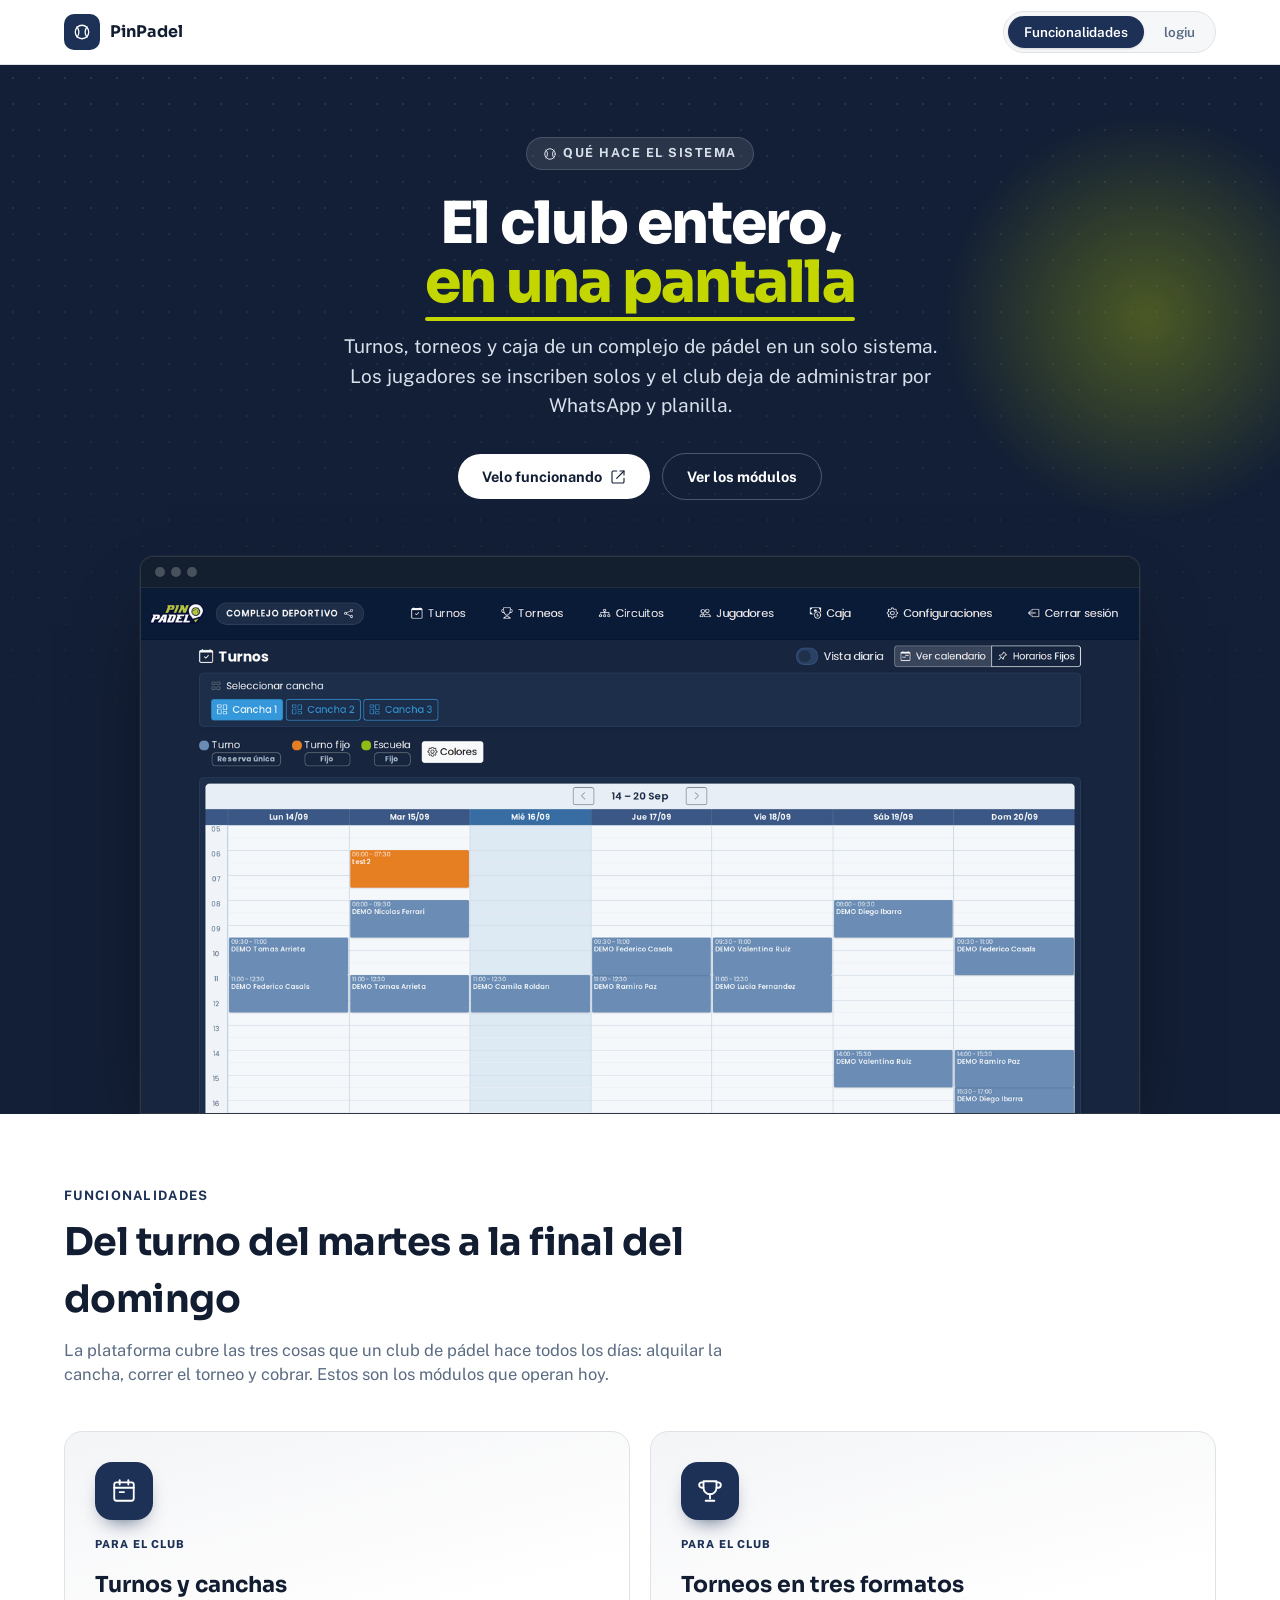
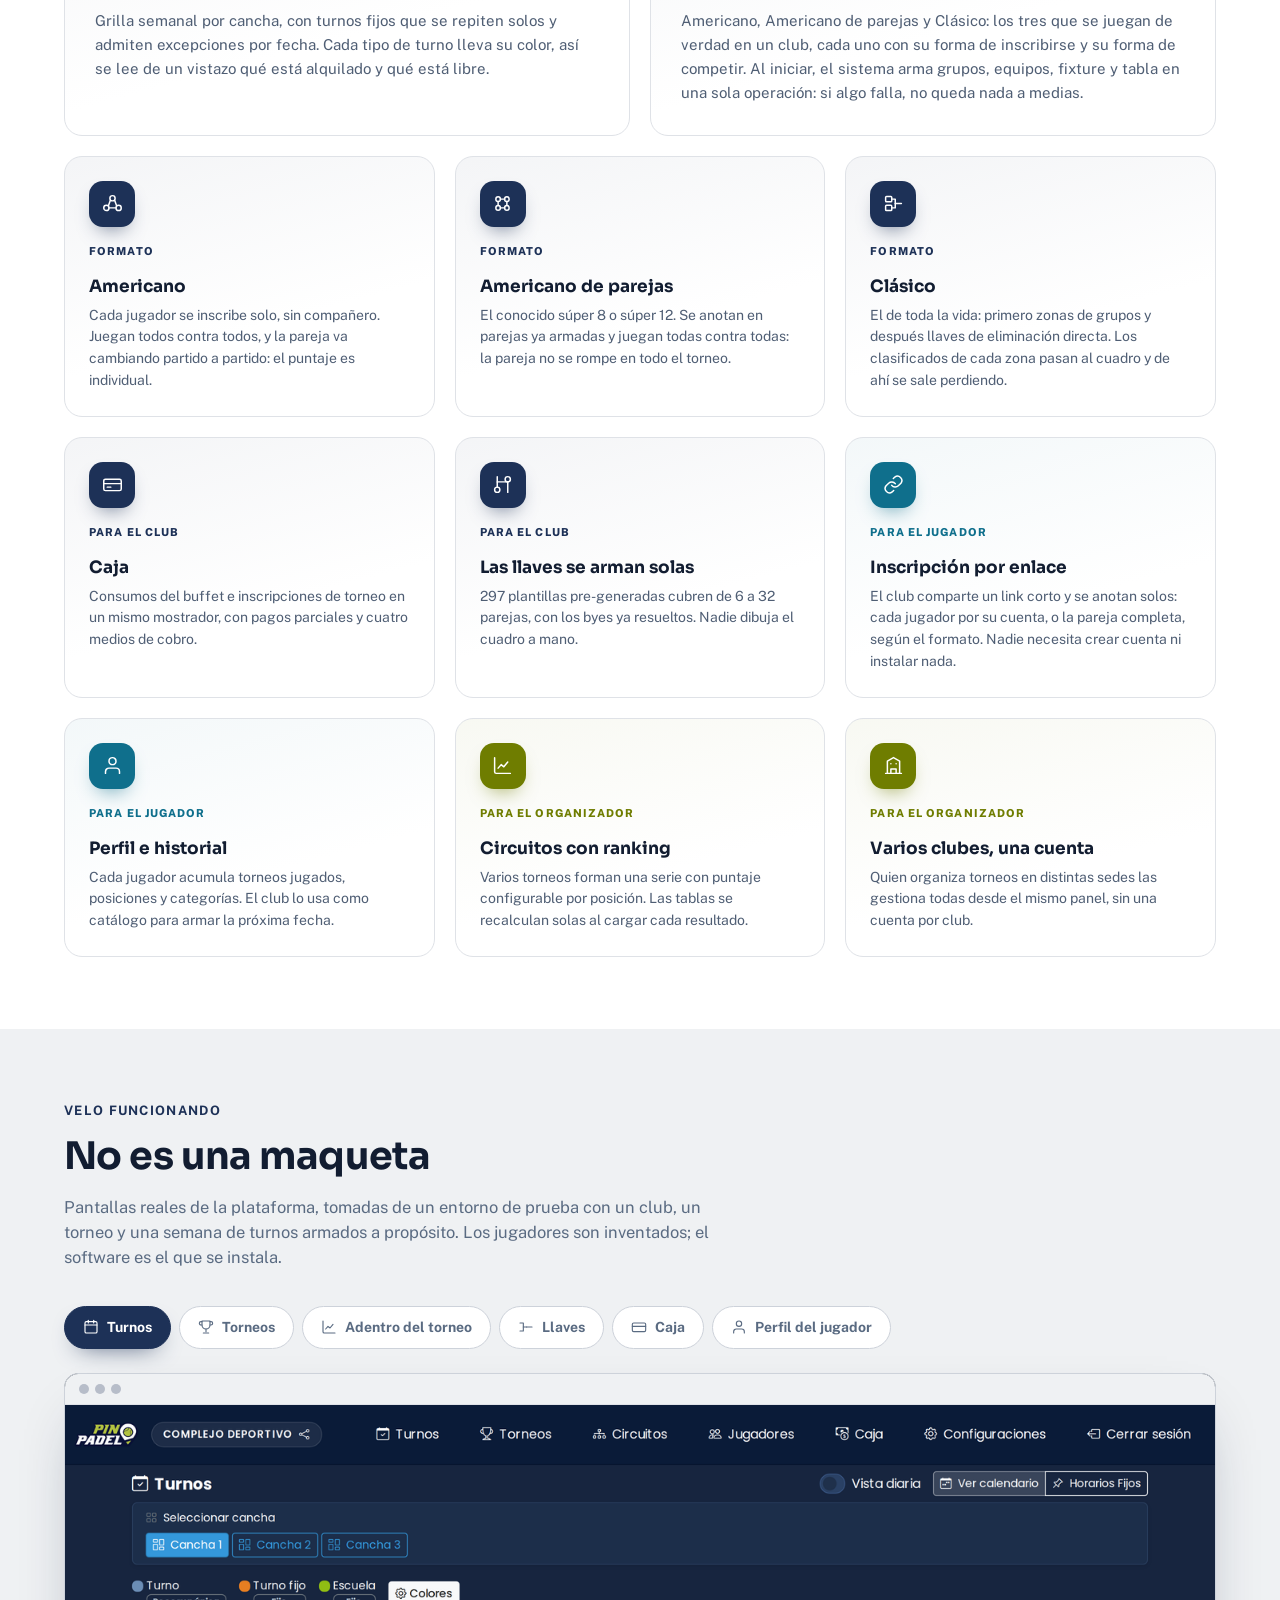
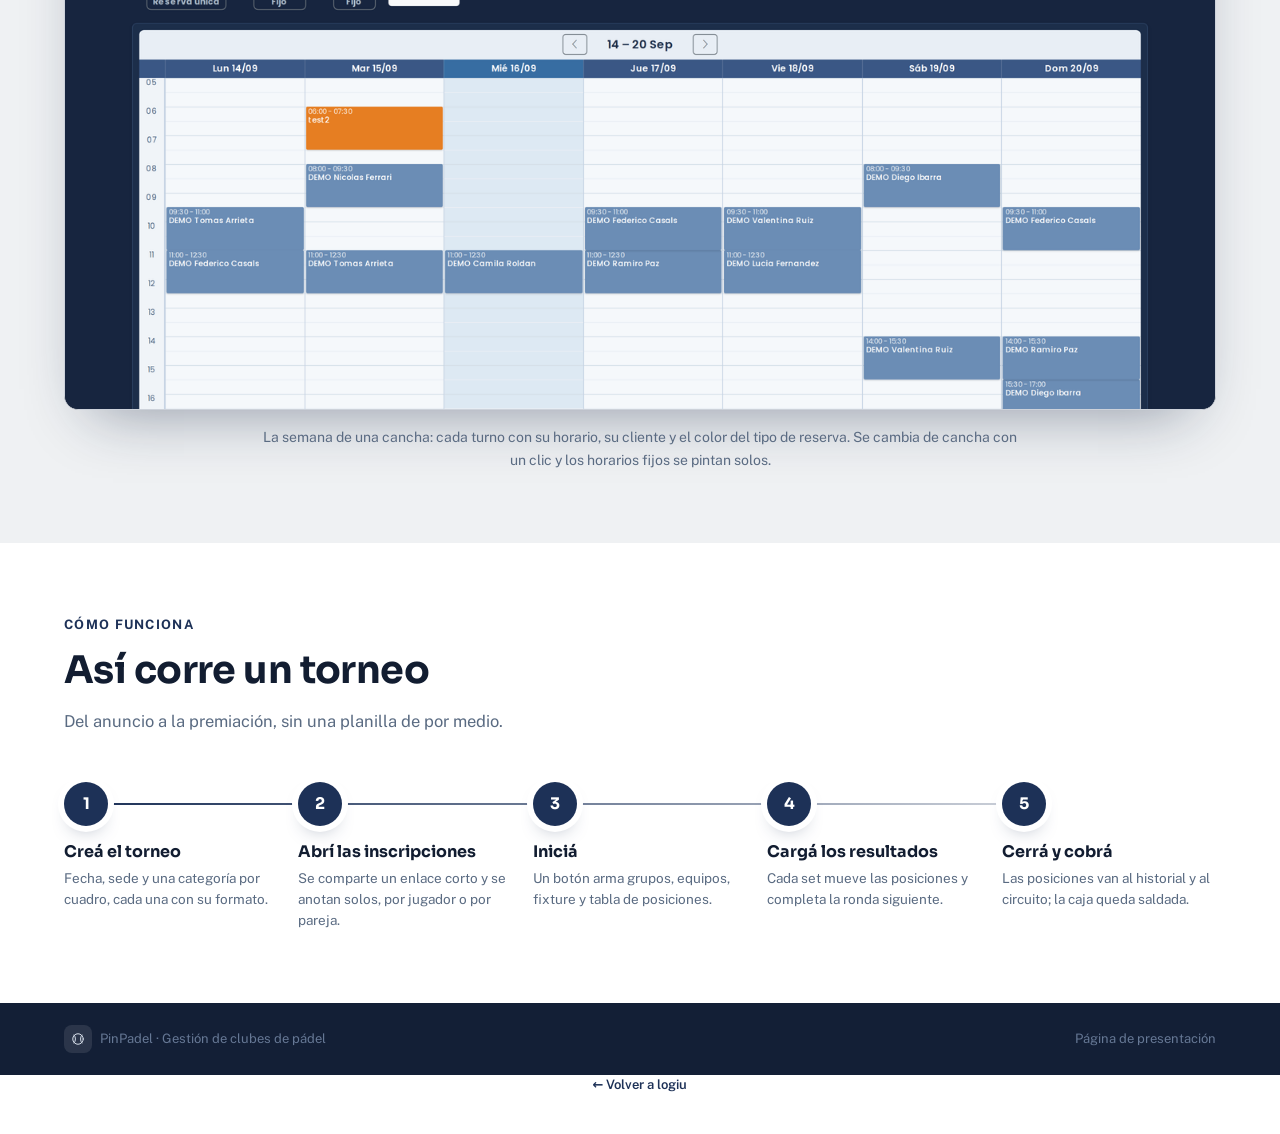
==== commit 6ae72614: "Remove unused counter section from pinpadel and tramites-digitales pages; update porting script to h" ====
--- a/pinpadel/index.html
+++ b/pinpadel/index.html
@@ -69,34 +69,6 @@
     </div>
   </section>
 
-  <section class="border-b border-[var(--l-200)] bg-white pt-[92px]">
-    <div class="mx-auto max-w-[1200px] px-6 pb-[52px]">
-      <div class="grid grid-cols-2 gap-6 lg:grid-cols-4" data-controller="reveal" data-reveal-stagger-value="80">
-          <div data-reveal-item class="text-center">
-            <p class="font-display text-[44px] font-extrabold leading-none tracking-[-0.02em] text-marca sm:text-[54px]"
-               data-controller="contador" data-contador-objetivo-value="3">3</p>
-            <p class="mt-2 text-[13.5px] font-semibold leading-snug text-[#5a6b82]">formatos de torneo</p>
-          </div>
-          <div data-reveal-item class="text-center">
-            <p class="font-display text-[44px] font-extrabold leading-none tracking-[-0.02em] text-marca sm:text-[54px]"
-               data-controller="contador" data-contador-objetivo-value="297">297</p>
-            <p class="mt-2 text-[13.5px] font-semibold leading-snug text-[#5a6b82]">llaves pre-armadas, de 6 a 32 parejas</p>
-          </div>
-          <div data-reveal-item class="text-center">
-            <p class="font-display text-[44px] font-extrabold leading-none tracking-[-0.02em] text-marca sm:text-[54px]"
-               data-controller="contador" data-contador-objetivo-value="5">5</p>
-            <p class="mt-2 text-[13.5px] font-semibold leading-snug text-[#5a6b82]">roles de acceso</p>
-          </div>
-          <div data-reveal-item class="text-center">
-            <p class="font-display text-[44px] font-extrabold leading-none tracking-[-0.02em] text-marca sm:text-[54px]"
-               data-controller="contador" data-contador-objetivo-value="4">4</p>
-            <p class="mt-2 text-[13.5px] font-semibold leading-snug text-[#5a6b82]">medios de cobro en caja</p>
-          </div>
-      </div>
-      <p class="mt-8 text-center text-[12.5px] text-[#8b97a8]">Cifras tomadas de la definición vigente del sistema, no de un folleto.</p>
-    </div>
-  </section>
-
   <section id="modulos" class="bg-white">
     <div class="mx-auto max-w-[1200px] px-6 py-[72px]">
       <div class="max-w-[680px]" data-controller="reveal">
@@ -116,7 +88,28 @@
             <span class="feature-icon feature-icon-xl"><svg width="26" height="26" viewBox="0 0 24 24" fill="none" stroke="currentColor" stroke-width="1.7" stroke-linecap="round" stroke-linejoin="round" aria-hidden="true" focusable="false"><path d="M6 9H4.5a2.5 2.5 0 0 1 0-5H6" /><path d="M18 9h1.5a2.5 2.5 0 0 0 0-5H18" /><path d="M6 3h12v6a6 6 0 0 1-12 0z" /><path d="M12 15v4" /><path d="M8 21h8" /></svg></span>
             <span class="feature-familia">Para el club</span>
             <h3 class="mt-4 font-display text-[22px] font-bold leading-tight text-ink">Torneos en tres formatos</h3>
-            <p class="mt-2.5 text-[15px] leading-[1.6] text-[#4f5e74]">Americano, Clásico —zona de grupos más llaves eliminatorias— y Liga. Al iniciar, el sistema arma grupos, equipos, fixture y tabla en una sola operación: si algo falla, no queda nada a medias.</p>
+            <p class="mt-2.5 text-[15px] leading-[1.6] text-[#4f5e74]">Americano, Americano de parejas y Clásico: los tres que se juegan de verdad en un club, cada uno con su forma de inscribirse y su forma de competir. Al iniciar, el sistema arma grupos, equipos, fixture y tabla en una sola operación: si algo falla, no queda nada a medias.</p>
+          </article>
+      </div>
+
+      <div class="mt-5 grid grid-cols-1 gap-5 sm:grid-cols-2 lg:grid-cols-3" data-controller="reveal" data-reveal-stagger-value="110">
+          <article data-reveal-item class="feature-card familia-ciudadania">
+            <span class="feature-icon"><svg width="21" height="21" viewBox="0 0 24 24" fill="none" stroke="currentColor" stroke-width="1.7" stroke-linecap="round" stroke-linejoin="round" aria-hidden="true" focusable="false"><circle cx="12" cy="6" r="3" /><circle cx="5" cy="17" r="3" /><circle cx="19" cy="17" r="3" /><path d="M9.6 8.2L7.4 14.3" /><path d="M14.4 8.2l2.2 6.1" /><path d="M8 17h8" /></svg></span>
+            <span class="feature-familia">Formato</span>
+            <h3 class="mt-3.5 font-display text-[17px] font-bold leading-tight text-ink">Americano</h3>
+            <p class="mt-2 text-[14px] leading-[1.55] text-[#4f5e74]">Cada jugador se inscribe solo, sin compañero. Juegan todos contra todos, y la pareja va cambiando partido a partido: el puntaje es individual.</p>
+          </article>
+          <article data-reveal-item class="feature-card familia-ciudadania">
+            <span class="feature-icon"><svg width="21" height="21" viewBox="0 0 24 24" fill="none" stroke="currentColor" stroke-width="1.7" stroke-linecap="round" stroke-linejoin="round" aria-hidden="true" focusable="false"><circle cx="7" cy="7" r="2.6" /><circle cx="17" cy="7" r="2.6" /><circle cx="7" cy="17" r="2.6" /><circle cx="17" cy="17" r="2.6" /><path d="M9.6 7h4.8" /><path d="M9.6 17h4.8" /><path d="M7 9.6v4.8" /><path d="M17 9.6v4.8" /></svg></span>
+            <span class="feature-familia">Formato</span>
+            <h3 class="mt-3.5 font-display text-[17px] font-bold leading-tight text-ink">Americano de parejas</h3>
+            <p class="mt-2 text-[14px] leading-[1.55] text-[#4f5e74]">El conocido súper 8 o súper 12. Se anotan en parejas ya armadas y juegan todas contra todas: la pareja no se rompe en todo el torneo.</p>
+          </article>
+          <article data-reveal-item class="feature-card familia-ciudadania">
+            <span class="feature-icon"><svg width="21" height="21" viewBox="0 0 24 24" fill="none" stroke="currentColor" stroke-width="1.7" stroke-linecap="round" stroke-linejoin="round" aria-hidden="true" focusable="false"><rect x="3" y="4" width="7" height="6" rx="1" /><rect x="3" y="14" width="7" height="6" rx="1" /><path d="M10 7h4v10h-4" /><path d="M14 12h7" /></svg></span>
+            <span class="feature-familia">Formato</span>
+            <h3 class="mt-3.5 font-display text-[17px] font-bold leading-tight text-ink">Clásico</h3>
+            <p class="mt-2 text-[14px] leading-[1.55] text-[#4f5e74]">El de toda la vida: primero zonas de grupos y después llaves de eliminación directa. Los clasificados de cada zona pasan al cuadro y de ahí se sale perdiendo.</p>
           </article>
       </div>
 
@@ -137,7 +130,7 @@
             <span class="feature-icon"><svg width="21" height="21" viewBox="0 0 24 24" fill="none" stroke="currentColor" stroke-width="1.7" stroke-linecap="round" stroke-linejoin="round" aria-hidden="true" focusable="false"><path d="M10 13a5 5 0 0 0 7.5.5l3-3a5 5 0 0 0-7-7l-1.7 1.7" /><path d="M14 11a5 5 0 0 0-7.5-.5l-3 3a5 5 0 0 0 7 7l1.7-1.7" /></svg></span>
             <span class="feature-familia">Para el jugador</span>
             <h3 class="mt-3.5 font-display text-[17px] font-bold leading-tight text-ink">Inscripción por enlace</h3>
-            <p class="mt-2 text-[14px] leading-[1.55] text-[#4f5e74]">El club comparte un link corto y la pareja se anota sola. El jugador no necesita crear cuenta ni instalar nada.</p>
+            <p class="mt-2 text-[14px] leading-[1.55] text-[#4f5e74]">El club comparte un link corto y se anotan solos: cada jugador por su cuenta, o la pareja completa, según el formato. Nadie necesita crear cuenta ni instalar nada.</p>
           </article>
           <article data-reveal-item class="feature-card familia-operacion">
             <span class="feature-icon"><svg width="21" height="21" viewBox="0 0 24 24" fill="none" stroke="currentColor" stroke-width="1.7" stroke-linecap="round" stroke-linejoin="round" aria-hidden="true" focusable="false"><path d="M20 21v-2a4 4 0 0 0-4-4H8a4 4 0 0 0-4 4v2" /><path d="M12 11a4 4 0 1 0 0-8 4 4 0 0 0 0 8z" /></svg></span>
@@ -285,7 +278,7 @@
           <li data-reveal-item class="paso">
             <span class="paso-nodo">2</span>
             <h3 class="mt-4 font-display text-[16px] font-bold leading-tight text-ink">Abrí las inscripciones</h3>
-            <p class="mt-1.5 text-[13.5px] leading-[1.55] text-[#5a6b82]">Se comparte un enlace corto y las parejas se anotan solas.</p>
+            <p class="mt-1.5 text-[13.5px] leading-[1.55] text-[#5a6b82]">Se comparte un enlace corto y se anotan solos, por jugador o por pareja.</p>
           </li>
           <li data-reveal-item class="paso">
             <span class="paso-nodo">3</span>
@@ -346,22 +339,8 @@
     items.forEach(function (i) { obs.observe(i); });
   });
 
-  // contador_controller.js
-  document.querySelectorAll('[data-controller~="contador"]').forEach(function (el) {
-    var objetivo = parseInt(el.dataset.contadorObjetivoValue, 10);
-    if (!haveIO || reduce || isNaN(objetivo)) return;
-    var obs = new IntersectionObserver(function (entries) {
-      if (!entries.some(function (e) { return e.isIntersecting; })) return;
-      obs.disconnect();
-      var inicio = performance.now();
-      (function paso(ahora) {
-        var avance = Math.min((ahora - inicio) / 1100, 1);
-        el.textContent = Math.round(objetivo * (1 - Math.pow(1 - avance, 3)));
-        if (avance < 1) requestAnimationFrame(paso);
-      })(inicio);
-    }, { threshold: 0.6 });
-    obs.observe(el);
-  });
+  // Acá iba el `contador_controller.js` de la sección de cifras. Esa sección se
+  // sacó, así que no quedó nada que contar.
 
   // tabs_controller.js (subconjunto: sin anidamiento ni turbo-frames)
   document.querySelectorAll('[data-controller~="tabs"]').forEach(function (root) {
